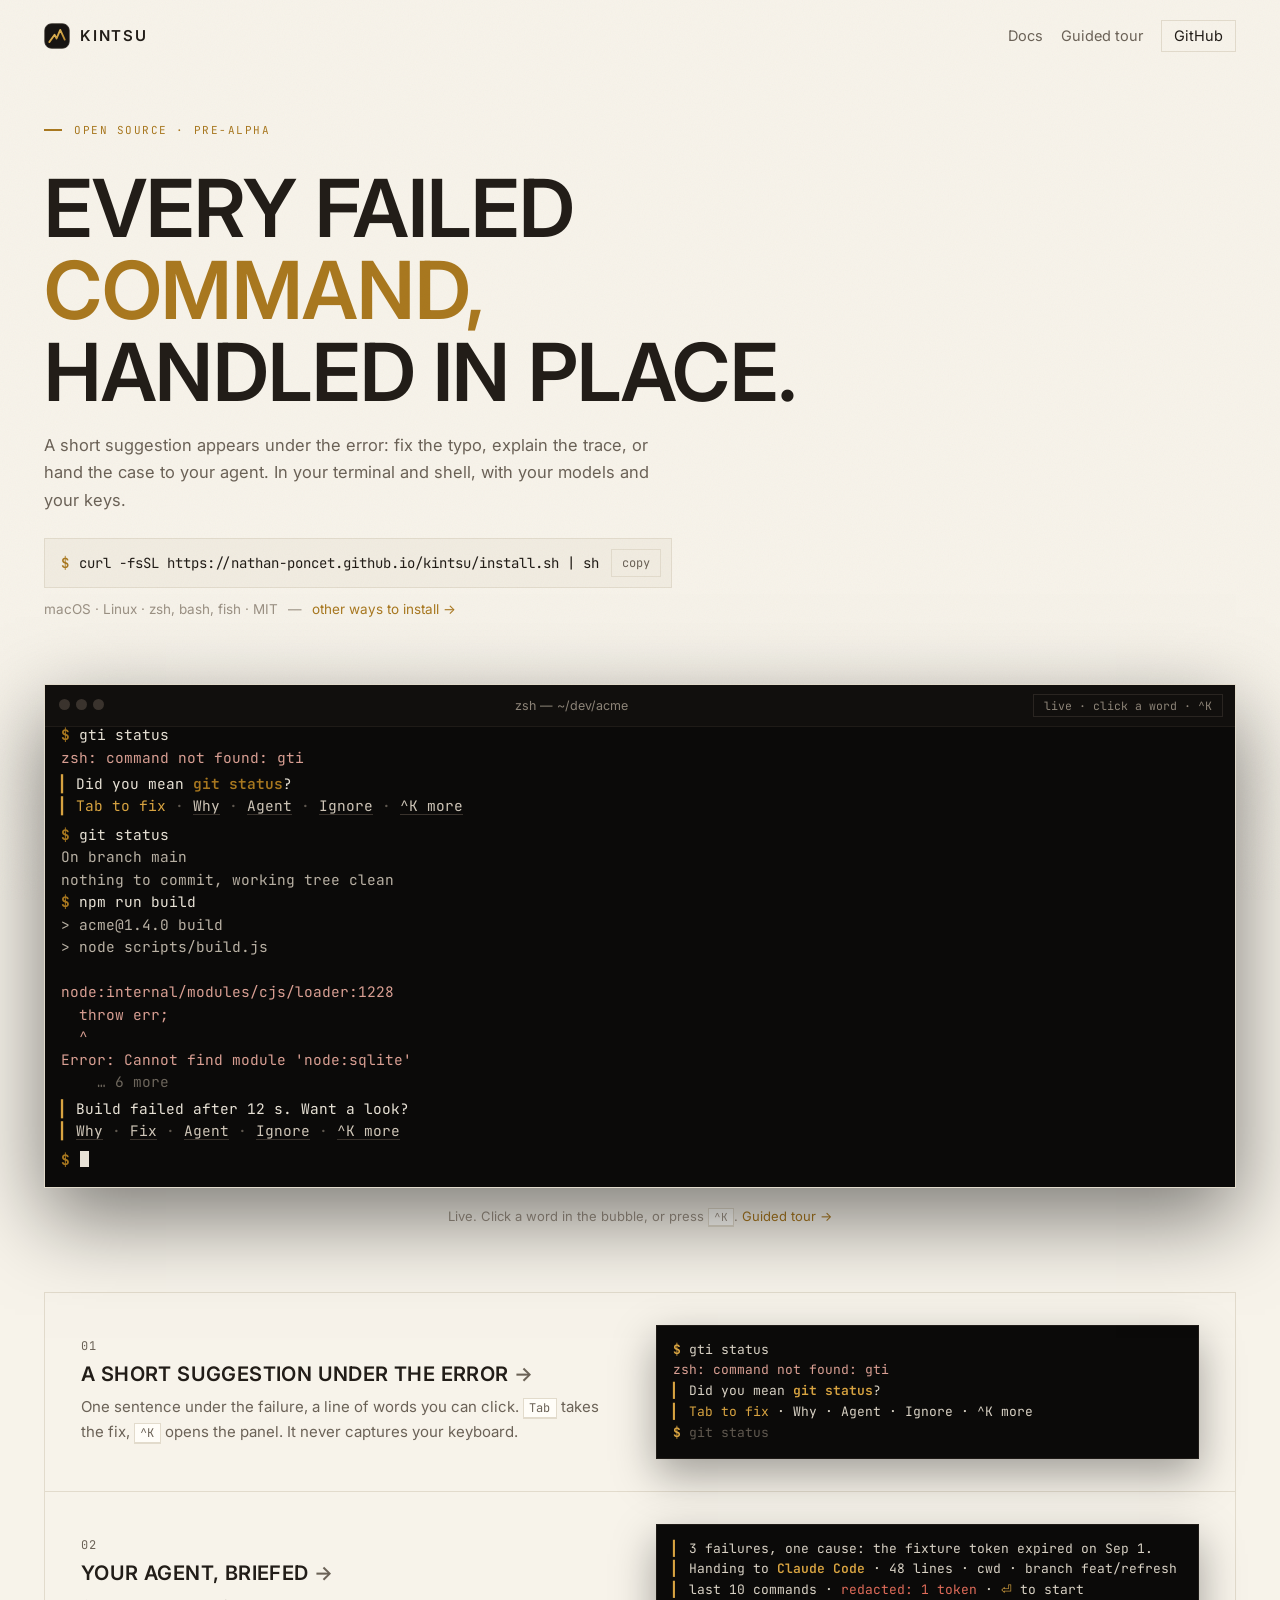
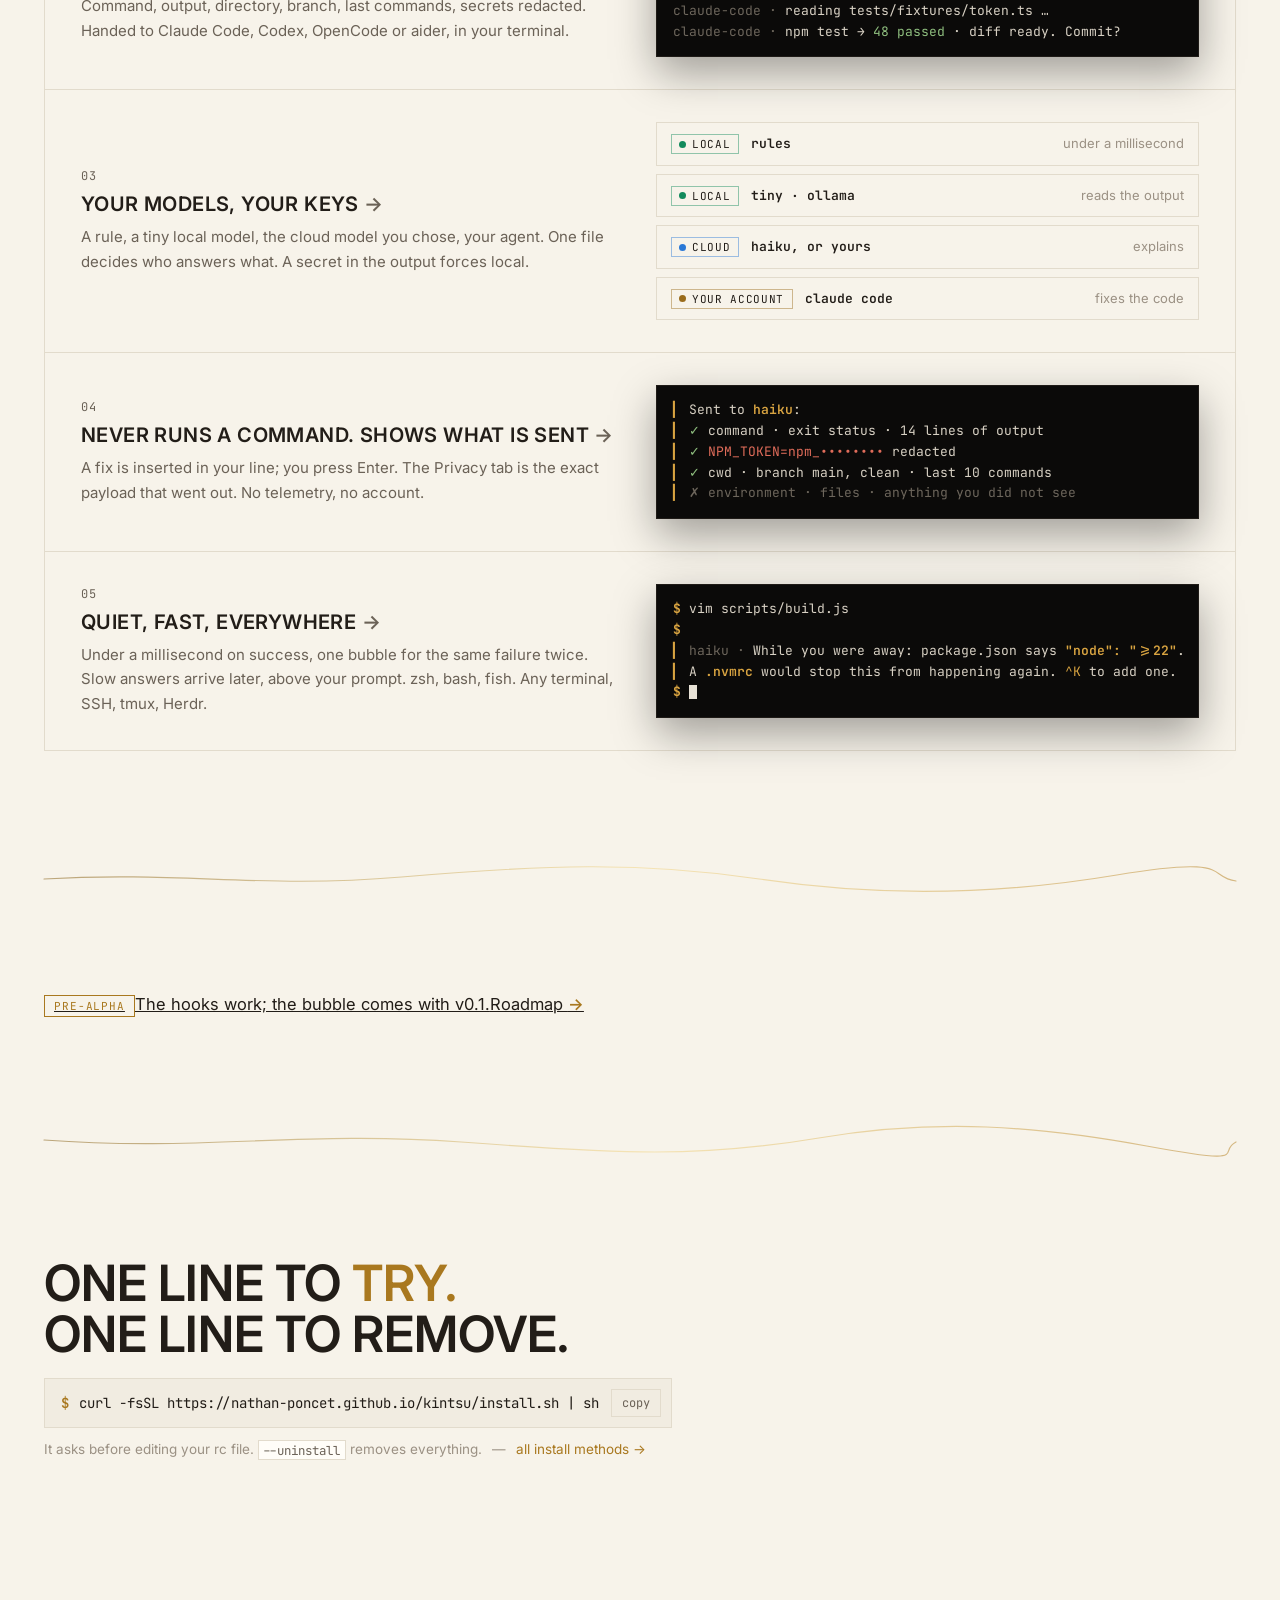
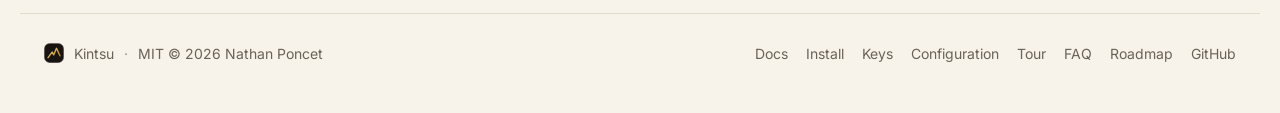
==== docs/index.html @ 7ec1b6f4 "💄 Menu: “Guided tour”" ====
<!doctype html>
<html lang="en">
<head>
  <meta charset="utf-8">
  <meta name="viewport" content="width=device-width, initial-scale=1">
  <title>Kintsu — every failed command, handled in place</title>
  <meta name="description" content="Kintsu is an open-source bubble under a failed command, in the terminal and shell you already use. It fixes the typo, explains the trace, or hands the case to your agent. Your models, your keys, nothing runs without you.">
  <meta property="og:title" content="Kintsu — every failed command, handled in place">
  <meta property="og:description" content="A bubble under the error. Fixes the typo, explains the trace, hands the case to your agent. Your terminal, your shell, your models, your keys. Open source.">
  <meta property="og:type" content="website">
  <meta name="twitter:card" content="summary">
  <link rel="icon" type="image/svg+xml" href="media/favicon.svg">
  <meta name="theme-color" content="#0f0d0b">
  <link rel="preconnect" href="https://fonts.googleapis.com">
  <link rel="preconnect" href="https://fonts.gstatic.com" crossorigin>
  <link href="https://fonts.googleapis.com/css2?family=Inter:wght@400;500;600;700&family=JetBrains+Mono:wght@400;600&display=swap" rel="stylesheet">
  <link rel="stylesheet" href="styles.css">
</head>
<body class="landing">
<a class="skip-link" href="#main">Skip to content</a>

<header class="top">
  <a class="brand" href="./"><img src="media/mark.svg" alt="" width="26" height="26"><span>Kintsu</span></a>
  <nav aria-label="Site">
    <a href="docs.html">Docs</a>
    <a href="tour.html">Guided tour</a>
    <a class="gh" href="https://github.com/nathan-poncet/kintsu" target="_blank" rel="noopener">GitHub</a>
  </nav>
</header>

<main id="main">
  <svg class="defs" aria-hidden="true" width="0" height="0"><defs><linearGradient id="seam-gold" x1="0" y1="0" x2="1" y2="0"><stop offset="0" stop-color="#8a651e"/><stop offset=".5" stop-color="#f3d78a"/><stop offset="1" stop-color="#b8862b"/></linearGradient></defs></svg>

  <!-- hero -->
  <section class="hero">
    <p class="eyebrow"><s aria-hidden="true"></s>Open source · pre-alpha</p>
    <h1>Every failed <em>command,</em><br>handled in place.</h1>
    <p class="sub">A short suggestion appears under the error: fix the typo, explain the trace, or hand the case to your agent. In your terminal and shell, with your models and your keys.</p>
    <div class="oneliner">
      <code><b>$</b>curl -fsSL https://nathan-poncet.github.io/kintsu/install.sh | sh</code>
      <button type="button" class="copy" data-copy="curl -fsSL https://nathan-poncet.github.io/kintsu/install.sh | sh">copy</button>
    </div>
    <p class="hero-meta">macOS · Linux · zsh, bash, fish · MIT <span class="sep">—</span> <a href="install.html">other ways to install <span aria-hidden="true">→</span></a></p>
  </section>

  <!-- the product: the terminal, then what it does -->
  <section class="mock" aria-label="Kintsu, live">
    <div class="player mock-player" data-scene="landing" data-title="zsh — ~/dev/acme"></div>
    <p class="mock-hint">Live. Click a word in the bubble, or press <kbd>^K</kbd>. <a href="tour.html">Guided tour <span aria-hidden="true">→</span></a></p>
  </section>

  <section class="why" aria-label="What Kintsu does">
    <ol class="features">
      <li class="feature"><a class="feature-link" href="tour.html#ch-2">
        <div class="ftext">
          <span class="fnum">01</span>
          <h2>A short suggestion under the error <span class="arrow" aria-hidden="true">→</span></h2>
          <p>One sentence under the failure, a line of words you can click. <kbd>Tab</kbd> takes the fix, <kbd>^K</kbd> opens the panel. It never captures your keyboard.</p>
        </div>
        <pre class="snippet" aria-hidden="true"><span class="p">$</span> gti status
<span class="e">zsh: command not found: gti</span>
<span class="s">▎</span> Did you mean <b>git status</b>?
<span class="s">▎</span> <span class="g">Tab to fix</span> · Why · Agent · Ignore · ^K more
<span class="p">$</span> <span class="ghost">git status</span></pre>
      </a></li>

      <li class="feature"><a class="feature-link" href="tour.html#ch-7">
        <div class="ftext">
          <span class="fnum">02</span>
          <h2>Your agent, briefed <span class="arrow" aria-hidden="true">→</span></h2>
          <p>Command, output, directory, branch, last commands, secrets redacted. Handed to Claude Code, Codex, OpenCode or aider, in your terminal.</p>
        </div>
        <pre class="snippet" aria-hidden="true"><span class="s">▎</span> 3 failures, one cause: the fixture token expired on Sep 1.
<span class="s">▎</span> Handing to <b>Claude Code</b> · 48 lines · cwd · branch feat/refresh
<span class="s">▎</span> last 10 commands · <span class="r">redacted: 1 token</span> · <span class="g">⏎</span> to start
<span class="d">claude-code ·</span> reading tests/fixtures/token.ts …
<span class="d">claude-code ·</span> npm test → <span class="ok">48 passed</span> · diff ready. Commit?</pre>
      </a></li>

      <li class="feature"><a class="feature-link" href="configuration.html">
        <div class="ftext">
          <span class="fnum">03</span>
          <h2>Your models, your keys <span class="arrow" aria-hidden="true">→</span></h2>
          <p>A rule, a tiny local model, the cloud model you chose, your agent. One file decides who answers what. A secret in the output forces local.</p>
        </div>
        <div class="brains" aria-hidden="true">
          <div><span class="where local">local</span><b>rules</b><span class="d">under a millisecond</span></div>
          <div><span class="where local">local</span><b>tiny · ollama</b><span class="d">reads the output</span></div>
          <div><span class="where cloud">cloud</span><b>haiku, or yours</b><span class="d">explains</span></div>
          <div><span class="where you">your account</span><b>claude code</b><span class="d">fixes the code</span></div>
        </div>
      </a></li>

      <li class="feature"><a class="feature-link" href="tour.html#ch-5">
        <div class="ftext">
          <span class="fnum">04</span>
          <h2>Never runs a command. Shows what is sent <span class="arrow" aria-hidden="true">→</span></h2>
          <p>A fix is inserted in your line; you press Enter. The Privacy tab is the exact payload that went out. No telemetry, no account.</p>
        </div>
        <pre class="snippet" aria-hidden="true"><span class="s">▎</span> Sent to <b>haiku</b>:
<span class="s">▎</span> <span class="ok">✓</span> command · exit status · 14 lines of output
<span class="s">▎</span> <span class="ok">✓</span> <span class="r">NPM_TOKEN=npm_••••••••</span> redacted
<span class="s">▎</span> <span class="ok">✓</span> cwd · branch main, clean · last 10 commands
<span class="s">▎</span> <span class="d">✗ environment · files · anything you did not see</span></pre>
      </a></li>

      <li class="feature"><a class="feature-link" href="docs.html">
        <div class="ftext">
          <span class="fnum">05</span>
          <h2>Quiet, fast, everywhere <span class="arrow" aria-hidden="true">→</span></h2>
          <p>Under a millisecond on success, one bubble for the same failure twice. Slow answers arrive later, above your prompt. zsh, bash, fish. Any terminal, SSH, tmux, Herdr.</p>
        </div>
        <pre class="snippet" aria-hidden="true"><span class="p">$</span> vim scripts/build.js
<span class="p">$</span>
<span class="s">▎</span> <span class="d">haiku ·</span> While you were away: package.json says <b>"node": ">=22"</b>.
<span class="s">▎</span> A <b>.nvmrc</b> would stop this from happening again. <span class="g">^K</span> to add one.
<span class="p">$</span> <span class="cur"></span></pre>
      </a></li>
    </ol>
  </section>

  <svg class="seam-sep" viewBox="0 0 1200 40" preserveAspectRatio="none" aria-hidden="true"><path pathLength="1" style="--d: .3s" d="M0 24 C 140 16, 220 34, 360 22 S 600 6, 720 24 S 960 40, 1080 20 S 1170 22, 1200 26"/></svg>

  <!-- status -->
  <section class="band">
    <a class="band-link" href="roadmap.html"><span class="pill">pre-alpha</span><span class="band-text">The hooks work; the bubble comes with v0.1.</span><span class="band-cta">Roadmap <b aria-hidden="true">→</b></span></a>
  </section>

  <svg class="seam-sep" viewBox="0 0 1200 40" preserveAspectRatio="none" aria-hidden="true"><path pathLength="1" style="--d: .9s" d="M0 18 C 160 30, 260 8, 420 20 S 660 36, 780 16 S 1000 4, 1110 24 S 1180 30, 1200 20"/></svg>

  <!-- install -->
  <section class="end" id="install">
    <h2>One line to <em>try.</em><br>One line to remove.</h2>
    <div class="oneliner">
      <code><b>$</b>curl -fsSL https://nathan-poncet.github.io/kintsu/install.sh | sh</code>
      <button type="button" class="copy" data-copy="curl -fsSL https://nathan-poncet.github.io/kintsu/install.sh | sh">copy</button>
    </div>
    <p class="hero-meta">It asks before editing your rc file. <code>--uninstall</code> removes everything. <span class="sep">—</span> <a href="install.html">all install methods <span aria-hidden="true">→</span></a></p>
  </section>

</main>

<footer>
  <div class="foot-brand"><img src="media/mark.svg" alt="" width="20" height="20"><span>Kintsu</span><span class="sep">·</span><span>MIT © 2026 Nathan Poncet</span></div>
  <nav aria-label="Footer">
    <a href="docs.html">Docs</a>
    <a href="install.html">Install</a>
    <a href="keys.html">Keys</a>
    <a href="configuration.html">Configuration</a>
    <a href="tour.html">Tour</a>
    <a href="faq.html">FAQ</a>
    <a href="roadmap.html">Roadmap</a>
    <a href="https://github.com/nathan-poncet/kintsu" target="_blank" rel="noopener">GitHub</a>
  </nav>
</footer>

<script src="script.js" defer></script>
</body>
</html>
---- docs/styles.css ----
/* Kintsu — one accent, no boxes, a lot of air.
   Chart colours are computed, not eyeballed: the categorical trio (local / cloud / your account)
   and the ordinal gold ramp (versions) were validated with the dataviz palette checks on both
   surfaces. Roles below; values per mode. */

:root {
  --bg: #0f0d0b; --bg-2: #15120f; --surface: #1a1613; --line: #2a2521;
  --text: #ece6da; --muted: #9a9184; --dim: #6d665c;
  --gold: #d9a441; --gold-2: #f0c866; --gold-dark: #b8862b;
  --red: #e06c5a;
  --viz-local: #2fa36f; --viz-cloud: #3987e5; --viz-you: #c98500;
  --ramp-0: #f3d78a; --ramp-1: #d9a441; --ramp-2: #b1852c; --ramp-3: #8a651e; --ramp-later: #6d665c;
  --track: #2a2521; --meter-track: rgba(217,164,65,.16);
  --mono: "JetBrains Mono", "SF Mono", Menlo, Consolas, monospace;
  --sans: "Inter", -apple-system, BlinkMacSystemFont, "Segoe UI", Roboto, Helvetica, Arial, sans-serif;
  --max: 1240px; --radius: 0;
  --seam: #d9a441; --seam-glow: rgba(217,164,65,.35);
}
@media (prefers-color-scheme: light) {
  :root {
    --bg: #f7f3ea; --bg-2: #f1ece1; --surface: #fffdf8; --line: #e2dbcc; --text: #221d18; --muted: #6b6257; --dim: #9b9184;
    --gold: #a9781f; --gold-2: #c8941f; --gold-dark: #8a6217;
    --viz-local: #128a5c; --viz-cloud: #2a78d6; --viz-you: #9a6c1c;
    --ramp-0: #5c3c0c; --ramp-1: #7a5212; --ramp-2: #996a1a; --ramp-3: #b8862b; --ramp-later: #9b9184;
    --track: #e2dbcc; --meter-track: rgba(169,120,31,.18);
  }
}
* { box-sizing: border-box; }
html { scroll-behavior: smooth; }
@media (prefers-reduced-motion: reduce) { html { scroll-behavior: auto; } .cursor::after, .toast, .panel { animation: none !important; } .bar { transition: none !important; } }
body { margin: 0; background: var(--bg); color: var(--text); font: 16.5px/1.65 var(--sans); -webkit-font-smoothing: antialiased; }
/* ceramic grain over everything, like a glaze */
body::after { content: ""; position: fixed; inset: 0; pointer-events: none; z-index: 9999; opacity: .06; mix-blend-mode: overlay;
  background: url("data:image/svg+xml,%3Csvg xmlns='http://www.w3.org/2000/svg' width='180' height='180'%3E%3Cfilter id='n'%3E%3CfeTurbulence type='fractalNoise' baseFrequency='.85' numOctaves='2' stitchTiles='stitch'/%3E%3C/filter%3E%3Crect width='100%25' height='100%25' filter='url(%23n)'/%3E%3C/svg%3E"); }
@media (prefers-color-scheme: light) { body::after { opacity: .045; mix-blend-mode: multiply; } }
h1, h2 { font-weight: 600; letter-spacing: -.035em; }
a { color: inherit; }
a:hover { color: var(--gold); }
::selection { background: rgba(217,164,65,.28); }
code, pre, kbd { font-family: var(--mono); }
p code, dd code, li code, td code, summary code, .note code { font-size: .92em; padding: .05em .35em; border-radius: 0; background: var(--surface); border: 1px solid var(--line); }
kbd { font-size: .85em; padding: .1em .45em; border: 1px solid var(--line); border-bottom-width: 2px; border-radius: 0; background: var(--surface); }
h1, h2, h3 { margin: 0; font-weight: 600; letter-spacing: -.01em; }
h2 { font-size: clamp(28px, 3.4vw, 40px); line-height: 1.15; margin-bottom: 16px; }
h3 { font-size: 19px; margin-bottom: 6px; }
p { margin: 0 0 14px; }
.d { color: var(--dim); }
.visually-hidden { position: absolute; width: 1px; height: 1px; overflow: hidden; clip: rect(0 0 0 0); }
.skip-link { position: absolute; left: -999px; top: 8px; background: var(--gold); color: #000; padding: 8px 12px; border-radius: 0; }
.skip-link:focus { left: 8px; z-index: 10; }

/* ── header ── */
.top { max-width: var(--max); margin: 0 auto; padding: 20px 24px; display: flex; align-items: center; justify-content: space-between; gap: 16px; }
.brand { display: inline-flex; align-items: center; gap: 10px; text-decoration: none; font-weight: 600; font-size: 15px; letter-spacing: .12em; text-transform: uppercase; }
.top nav { display: flex; align-items: center; gap: 18px; font-size: 14.5px; flex-wrap: wrap; justify-content: flex-end; }
.top nav a { color: var(--muted); text-decoration: none; }
.top nav a:hover, .top nav a.gh, .top nav a[aria-current="page"] { color: var(--text); }
.top nav a:hover { color: var(--gold); }
.top nav a.gh { padding: 5px 12px; line-height: 1.4; border: 1px solid var(--line); border-radius: 0; transition: border-color .15s, color .15s; }
.top nav a.gh:hover { border-color: var(--gold); color: var(--gold); }
.top nav a[aria-current="page"] { color: var(--gold); }
@media (max-width: 760px) { .top nav a:not(.gh):not([href$=".html"]) { display: none; } }

/* ── hero: text left, one command ── */
main { max-width: var(--max); margin: 0 auto; padding: 0 24px 72px; }
section.hero { text-align: left; padding: 40px 0 0; max-width: 960px; position: relative; }
body.landing { background-image: none; }
@keyframes draw { to { stroke-dashoffset: 0; } }
main { position: relative; }
.eyebrow { font-family: var(--mono); display: inline-flex; align-items: center; font-size: 11px; letter-spacing: .14em; text-transform: uppercase; color: var(--gold); }
.eyebrow s { display: inline-block; width: 18px; height: 2px; background: var(--gold); margin-right: 12px; text-decoration: none; }
.hero h1 { font-size: clamp(40px, 6.4vw, 80px); line-height: 1.02; margin: 14px 0 20px; letter-spacing: -.005em; text-transform: uppercase; text-wrap: balance; }
.hero h1 em, .end h2 em, .doc-head h1 em { font-style: normal; color: var(--gold); }
.hero .sub { max-width: 640px; margin: 0 0 24px; font-size: 16.5px; color: var(--muted); }
.oneliner { display: inline-flex; align-items: center; gap: 12px; max-width: 100%; padding: 10px 10px 10px 16px; border: 1px solid var(--line); border-radius: var(--radius); background: var(--bg-2); font: 14px var(--mono); }
.oneliner code b { color: var(--gold); font-weight: 600; margin-right: 10px; }
.oneliner code { overflow-x: auto; white-space: nowrap; color: var(--text); }
.copy { font: 12px var(--mono); padding: 5px 10px; border-radius: 0; border: 1px solid var(--line); background: transparent; color: var(--muted); cursor: pointer; white-space: nowrap; transition: border-color .15s, color .15s; }
.copy:hover { color: var(--gold); border-color: var(--gold); }
.hero-meta { margin: 10px 0 0; font-size: 13.5px; color: var(--dim); }
.hero-meta .sep { margin: 0 6px; }
.hero-meta a { color: var(--gold); text-decoration: none; }
.hero-meta a:hover { color: var(--gold-2); }
.hero-meta code { color: var(--muted); }
.btn { display: inline-flex; align-items: center; gap: 8px; padding: 10px 16px; border-radius: 0; text-decoration: none; font-weight: 600; font-size: 14.5px; border: 1px solid var(--line); background: transparent; color: var(--text); cursor: pointer; font-family: inherit; transition: border-color .15s, color .15s; }
.tour { padding: 26px 0 0; }
.mock { padding: 64px 0 0; }
.mock-player .terminal { box-shadow: 0 30px 80px rgba(0,0,0,.5); }
.mock-player .terminal { font-size: 14.5px; }
.mock-player .screen { height: 460px; }
.badge.static { cursor: default; color: #8d8478; }
.badge.static:hover { border-color: #2a2521; color: #8d8478; }
.mock-hint { margin: 18px 0 0; font-size: 13px; color: var(--dim); text-align: center; }
.mock-hint a { color: var(--gold); text-decoration: none; }
.mock-hint a:hover { color: var(--gold-2); }
.player-note { margin: 14px auto 0; max-width: 780px; color: var(--dim); font-size: 13.5px; text-align: center; }

/* ── the tour: explainer left, terminal right, chapters below ── */
.player.lead { display: grid; grid-template-columns: minmax(260px, .8fr) minmax(0, 1.6fr); grid-template-areas: "panel term" "steps steps"; gap: 18px 22px; align-items: stretch; }
@media (max-width: 900px) { .player.lead { grid-template-columns: 1fr; grid-template-areas: "term" "panel" "steps"; } }
.player-main { grid-area: term; min-width: 0; }
.ch-panel { grid-area: panel; padding: 20px 20px 16px; border: 1px solid var(--line); border-radius: var(--radius); background: var(--bg-2); display: flex; flex-direction: column; }
.ch-count { font: 11.5px var(--mono); letter-spacing: .1em; text-transform: uppercase; color: var(--gold); margin-bottom: 10px; }
.ch-title { display: flex; flex-wrap: wrap; align-items: center; gap: 8px 10px; font-size: 22px; line-height: 1.2; margin-bottom: 12px; }
.ch-title .tag { font: 12px var(--mono); color: var(--gold); padding: 2px 8px; border: 1px solid var(--line); border-radius: 0; white-space: nowrap; }
.ch-text { font-size: 15px; color: var(--text); margin-bottom: 12px; }
.ch-text b { color: var(--text); font-weight: 600; }
.ch-meta { font-size: 13px; color: var(--muted); display: flex; flex-wrap: wrap; gap: 6px; align-items: center; margin: auto 0 8px; }
.ch-keys { font: 12px var(--mono); color: var(--muted); margin: 0; }
.ch-keys .sep { color: var(--dim); }
.terminal { position: relative; text-align: left; border: 1px solid var(--line); border-radius: 0; background: #0b0a09; color: #e8e2d6; box-shadow: 0 30px 80px rgba(0,0,0,.45); overflow: hidden; outline: none; font-family: var(--mono); font-size: 14px; line-height: 1.55; }
.terminal:focus-visible { box-shadow: 0 0 0 2px var(--gold), 0 30px 80px rgba(0,0,0,.45); }
.titlebar { display: flex; align-items: center; gap: 12px; padding: 9px 12px 9px 14px; border-bottom: 1px solid #1f1b17; background: #110f0d; font-family: var(--sans); font-size: 12.5px; color: #8d8478; }
.dots i { display: inline-block; width: 11px; height: 11px; border-radius: 50%; background: #3a332d; margin-right: 6px; }
.titlebar .title { flex: 1; text-align: center; }
.badge { font: 11.5px var(--mono); padding: 3px 10px; border-radius: 0; border: 1px solid #2a2521; color: #a89e90; background: transparent; cursor: pointer; white-space: nowrap; transition: border-color .15s, color .15s; }
.badge:hover { border-color: #d9a441; color: #d9a441; }
.screen { padding: 14px 16px 16px; height: 430px; overflow-y: auto; white-space: pre-wrap; word-break: break-word; scrollbar-width: thin; scrollbar-color: #2a2521 transparent; }
.keycap { position: absolute; right: 14px; bottom: 12px; padding: 5px 11px; border-radius: 0; border: 1px solid #3a332d; border-bottom-width: 3px; background: #1a1613; color: #e8e2d6; font: 13px var(--mono); opacity: 0; transform: translateY(4px); transition: opacity .15s, transform .15s; pointer-events: none; }
.keycap.on { opacity: 1; transform: none; }
.line { min-height: 1.55em; }
.prompt { color: var(--gold); font-weight: 700; }
.err { color: #d99f93; } .out { color: #b9b1a4; } .dimline { color: #6d665c; }
.cursor::after { content: ""; display: inline-block; width: .6em; height: 1.1em; vertical-align: -.2em; background: #e8e2d6; margin-left: 1px; animation: blink 1s steps(1) infinite; }
@keyframes blink { 50% { opacity: 0; } }
.ghost { color: #5f584f; }
.toast { margin: 4px 0 6px; animation: rise .35s ease-out; }
.toast.arriving { animation: rise .6s ease-out; }
@keyframes rise { from { opacity: 0; transform: translateY(4px); } to { opacity: 1; transform: none; } }
.seam::before { content: "▎"; color: #d9a441; margin-right: 6px; }
.toast .line, .panel .line { color: #e8e2d6; }
.terminal .d { color: #8d8478; } .terminal .g { color: #d9a441; } .terminal .ok { color: #8fbf7f; } .terminal .redact, .terminal .warn { color: #e06c5a; }
.actions .act { color: #cfc6b8; cursor: pointer; text-decoration: underline; text-decoration-color: #3a332d; text-underline-offset: 3px; }
.actions .act:hover { color: #f0c866; text-decoration-color: #d9a441; }
.actions .act.key { color: #d9a441; text-decoration: none; }
.actions .sep { color: #5f584f; }
.panel { margin: 4px 0 8px; border-left: 2px solid #d9a441; padding-left: 10px; animation: rise .25s ease-out; }
.panel .head { display: flex; justify-content: space-between; color: #cfc6b8; }
.panel .head .esc { color: #8d8478; cursor: pointer; }
.panel .tabs { margin: 4px 0 8px; display: flex; gap: 18px; flex-wrap: wrap; }
.panel .tab { cursor: pointer; color: #cfc6b8; }
.panel .tab .k { color: #8d8478; margin-left: 5px; }
.panel .tab.on { color: #f0c866; text-decoration: underline; text-underline-offset: 4px; text-decoration-color: #d9a441; }
.panel .body { color: #d8d1c4; }
.panel .body b { color: var(--gold); font-weight: 600; }
.panel .sugg { margin-top: 8px; display: flex; justify-content: space-between; gap: 12px; flex-wrap: wrap; }
.panel .sugg .cmd { color: #e8e2d6; }
.panel .sugg .cmd::before { content: "▸ "; color: #8d8478; }
.panel .sugg .ops { color: #8d8478; }
.panel .sugg .ops b { color: #d9a441; font-weight: 600; cursor: pointer; }
.toast b { color: var(--gold); font-weight: 600; }

.chapters { grid-area: steps; list-style: none; margin: 0; padding: 0; display: grid; grid-template-columns: repeat(9, minmax(0, 1fr)); gap: 6px; }
@media (max-width: 1000px) { .chapters { grid-template-columns: repeat(3, minmax(0, 1fr)); } }
.chapter { position: relative; overflow: hidden; width: 100%; height: 100%; display: flex; flex-direction: column; gap: 3px; text-align: left; padding: 8px 10px 11px; border: 1px solid var(--line); border-radius: var(--radius); background: var(--bg-2); color: var(--muted); font: inherit; cursor: pointer; }
.chapter:hover { border-color: var(--gold); color: var(--gold); }
.chapter .n { font: 11px var(--mono); color: var(--dim); }
.chapter .tag { font: 11.5px var(--mono); color: var(--gold); padding: 1px 7px; border: 1px solid var(--line); border-radius: 0; white-space: nowrap; }
.chapter .t { font-size: 12.5px; line-height: 1.3; color: var(--muted); }
.chapter .fill { position: absolute; left: 0; bottom: 0; height: 2px; width: var(--w, 0%); background: var(--gold); transition: width .3s linear; }
.chapters li.on .chapter { border-color: var(--gold); background: rgba(217,164,65,.07); }
.chapters li.on .chapter .t { color: var(--text); }
.chapters li.done .chapter .n { color: var(--muted); }
@media (max-width: 1000px) { .chapter .t { display: none; } .chapter { flex-direction: row; align-items: center; gap: 8px; padding: 8px 10px 10px; } }

/* ── where pills: identity from the dot, text in ink ── */
.where { --c: var(--muted); display: inline-flex; align-items: center; gap: 6px; font: 11px var(--mono); letter-spacing: .06em; text-transform: uppercase; padding: 2px 8px 2px 7px; border-radius: 0; border: 1px solid color-mix(in srgb, var(--c) 45%, transparent); color: var(--text); white-space: nowrap; }
.where::before { content: ""; width: 7px; height: 7px; border-radius: 50%; background: var(--c); flex: none; }
.where.local { --c: var(--viz-local); } .where.cloud { --c: var(--viz-cloud); } .where.you { --c: var(--viz-you); } .where.mixed { --c: var(--muted); }

/* ── sections ── */
section { padding: 60px 0 6px; }
.section-label { font-size: 12.5px; letter-spacing: .14em; text-transform: uppercase; color: var(--gold); margin-bottom: 10px; }
.section-head { display: flex; justify-content: space-between; align-items: flex-end; gap: 16px; flex-wrap: wrap; margin-bottom: 6px; }
.section-head h2 { margin-bottom: 8px; }
.lede { max-width: 720px; color: var(--muted); font-size: 17.5px; margin-bottom: 22px; }
.seam-rule { height: 22px; margin: 0 0 34px; background: url("data:image/svg+xml,%3Csvg xmlns='http://www.w3.org/2000/svg' viewBox='0 0 400 22' preserveAspectRatio='none'%3E%3Cpath d='M0 14 L60 9 L110 16 L170 6 L230 15 L290 8 L350 13 L400 10' fill='none' stroke='%23d9a441' stroke-width='1.4' stroke-linejoin='round' opacity='.7'/%3E%3C/svg%3E") no-repeat center / 100% 100%; }

/* ── charts (the dataviz method: thin marks, one hue for one series, ink for text) ── */
.viz { margin: 0; padding: 18px; border: 1px solid var(--line); border-radius: var(--radius); background: var(--bg-2); }
.viz figcaption { display: flex; flex-direction: column; gap: 2px; margin-bottom: 14px; }
.viz-title { font-weight: 600; font-size: 15.5px; }
.viz-sub { font-size: 13px; color: var(--muted); }
.viz-note { margin: 12px 0 0; font-size: 13px; color: var(--dim); }
.table-view { margin-top: 10px; font-size: 13px; color: var(--muted); }
.table-view summary { cursor: pointer; }
.table-view table { border-collapse: collapse; margin-top: 8px; }
.table-view th, .table-view td { padding: 4px 12px 4px 0; border-bottom: 1px solid var(--line); text-align: left; font-variant-numeric: tabular-nums; }
.chips { width: 100%; border-collapse: collapse; font-size: 14px; }
.chips th { text-align: left; font-weight: 500; color: var(--text); padding: 8px 8px 8px 0; border-bottom: 1px solid var(--line); }
.chips td { padding: 8px; border-bottom: 1px solid var(--line); vertical-align: middle; }
.chips tr:last-child th, .chips tr:last-child td { border-bottom: 0; }

/* five things */
.why { padding: 64px 0 0; }
.features { list-style: none; margin: 0; padding: 0; display: block; border: 1px solid var(--line); }
.feature { border-top: 1px solid var(--line); background: transparent; transition: background .15s; }
@media (max-width: 860px) { .feature-link { grid-template-columns: 1fr; gap: 16px; padding: 24px; } }
.fnum { display: block; margin-bottom: 8px; font: 12px var(--mono); letter-spacing: .12em; color: var(--muted); }
.feature-link { display: grid; grid-template-columns: minmax(0, 1fr) minmax(300px, 1fr); gap: 32px; align-items: center; padding: 32px 36px; color: inherit; text-decoration: none; }
.feature:hover, .feature:focus-within { background: var(--bg-2); }
.feature:first-child { border-top: 0; }
.feature-link:hover, .feature-link:focus-visible { color: inherit; }
.brains b { color: var(--text); }
.feature h2 { font-size: clamp(17px, 1.6vw, 20px); line-height: 1.25; margin-bottom: 8px; letter-spacing: .02em; text-transform: uppercase; }
.feature .arrow { color: var(--muted); transition: transform .15s; display: inline-block; }
.feature:hover h2, .feature:focus-within h2 { color: var(--gold); }
.feature:hover .arrow { color: var(--gold); transform: translateX(3px); }
.feature p { color: var(--muted); font-size: 15px; margin: 0; }
.feature p kbd { font-size: .8em; }
.snippet { margin: 0; padding: 14px 16px; border-radius: var(--radius); background: #0b0a09; color: #d8d1c4; font: 13px/1.6 var(--mono); overflow-x: auto; border: 1px solid #1f1b17; box-shadow: 0 16px 40px rgba(0,0,0,.35); }
.snippet .p { color: #d9a441; font-weight: 700; } .snippet .e { color: #d99f93; } .snippet .s { color: #d9a441; } .snippet .g { color: #d9a441; }
.snippet .d { color: #6d665c; } .snippet .r { color: #e06c5a; } .snippet .ok { color: #8fbf7f; } .snippet .ghost { color: #5f584f; } .snippet b { color: #d9a441; font-weight: 600; }
.snippet .cur::after { content: ""; display: inline-block; width: .6em; height: 1.1em; vertical-align: -.2em; background: #e8e2d6; animation: blink 1s steps(1) infinite; }
.brains { display: grid; gap: 8px; }
.brains > div { display: grid; grid-template-columns: auto 1fr auto; gap: 12px; align-items: center; padding: 10px 14px; border: 1px solid var(--line); border-radius: var(--radius); background: var(--bg); font-size: 14px; }
.brains b { font-weight: 600; font-family: var(--mono); font-size: 13px; }
.brains .d { font-size: 13px; }
.band { padding: 96px 0 0; }
.band p { .band-link { display: flex; flex-wrap: wrap; align-items: center; gap: 12px; padding: 18px 22px; border: 1px solid var(--line); background: transparent; color: var(--muted); font-size: 15px; text-decoration: none; transition: background .15s; } }
.band .pill { font: 11px var(--mono); letter-spacing: .08em; text-transform: uppercase; color: var(--gold); border: 1px solid var(--gold); padding: 3px 9px; }
.band-link:hover, .band-link:focus-visible { background: var(--bg-2); color: var(--muted); }
.band-cta { margin-left: auto; color: var(--text); white-space: nowrap; }
.band-cta b { color: var(--gold); font-weight: 600; }
.band-link:hover .band-cta, .band-link:focus-visible .band-cta { color: var(--gold); }
.band a:hover { color: var(--gold-2); }
.end { padding: 96px 0 80px; max-width: 960px; }
.end h2 { font-size: clamp(30px, 4.2vw, 50px); line-height: 1.02; letter-spacing: 0; text-transform: uppercase; margin-bottom: 18px; }

/* docs hub */
.cards { display: grid; grid-template-columns: repeat(2, minmax(0, 1fr)); gap: 12px; margin: 14px 0 0; }
@media (max-width: 700px) { .cards { grid-template-columns: 1fr; } }
.card { display: flex; flex-direction: column; gap: 6px; padding: 18px 20px; border: 1px solid var(--line); border-radius: 0; background: var(--bg-2); text-decoration: none; color: var(--muted); font-size: 14.5px; transition: border-color .15s; }
.card:hover { border-color: var(--gold); color: var(--muted); }
.card b { color: var(--text); font-weight: 600; font-size: 17px; }
.card:hover b { color: var(--gold); }
.tour-page .tour { padding: 20px 0 0; }

/* who answers (configuration page: the router) */
.router { margin: 16px 0; padding: 18px 20px; border: 1px solid var(--line); border-radius: var(--radius); background: var(--bg-2); display: grid; grid-template-columns: minmax(0, 1fr) minmax(280px, 420px); gap: 20px; align-items: center; }
@media (max-width: 760px) { .router { grid-template-columns: 1fr; } }
.router .viz-title { font-weight: 600; font-size: 15.5px; margin-bottom: 8px; }
.router .task { display: flex; flex-wrap: wrap; align-items: baseline; gap: 4px 10px; margin-bottom: 6px; }
.task-name { font: 20px var(--mono); color: var(--gold); }
.task-note { font-size: 13.5px; color: var(--muted); }
.router-why { font-size: 14.5px; color: var(--text); min-height: 3.9em; margin-bottom: 8px; }
.router .viz-note { margin: 0; font-size: 13px; color: var(--dim); }
.router-svg { width: 100%; max-width: 420px; height: auto; display: block; justify-self: end; overflow: visible; }
.router-svg .edge { fill: none; stroke: var(--line); stroke-width: 1.5; transition: stroke .3s; }
.router-svg .edge.on { stroke: var(--gold); stroke-width: 2; }
.router-svg .node circle { fill: var(--bg-2); stroke: var(--c, var(--line)); stroke-width: 2; transition: fill .3s; }
.router-svg .node.on circle { fill: var(--c, var(--gold)); }
.router-svg .node text { fill: var(--muted); font: 13px var(--mono); }
.router-svg .node.on text { fill: var(--text); }
.router-svg .node:nth-of-type(1), .router-svg .node:nth-of-type(2) { --c: var(--viz-local); }
.router-svg .node:nth-of-type(3) { --c: var(--viz-cloud); }
.router-svg .node:nth-of-type(4) { --c: var(--viz-you); }
.router-svg .source circle { fill: #d99f93; } .router-svg .source text { fill: var(--muted); font: 12px var(--sans); text-anchor: middle; }
.router-svg .pulse { fill: var(--gold-2); }
.section-foot { margin: 22px 0 0; font-size: 15px; }
.more { color: var(--text); text-decoration: none; border-bottom: 1px solid var(--line); padding-bottom: 2px; }
.more:hover { color: var(--text); border-bottom-color: var(--gold); }

/* guarantees */

/* selectors: one way at a time; without the script, every panel shows, stacked */
.tabs { margin: 18px 0 8px; }
.tab-list { display: flex; flex-wrap: wrap; gap: 8px; margin-bottom: 16px; }
.tab-list [role="tab"] { font: 14px var(--sans); padding: 7px 14px; border: 1px solid var(--line); border-radius: 0; background: transparent; color: var(--muted); cursor: pointer; transition: border-color .15s, color .15s; }
.tab-list [role="tab"]:hover { color: var(--gold); border-color: var(--gold); }
.tab-list [role="tab"][aria-selected="true"] { color: var(--gold); border-color: var(--gold); background: transparent; }
.tab-list [role="tab"]:focus-visible { outline: 2px solid var(--gold); outline-offset: 2px; }
.js .tab-panel:not(.on) { display: none; }
.tab-panel > .config:first-child { margin-top: 0; }
.or { display: flex; align-items: center; gap: 14px; margin: 18px 0; color: var(--dim); font: 11.5px var(--mono); letter-spacing: .16em; text-transform: uppercase; }
.or::before, .or::after { content: ""; flex: 1; height: 1px; background: var(--line); }
.config, .install-card { position: relative; border: 1px solid var(--line); border-radius: var(--radius); overflow: hidden; background: #0b0a09; min-width: 0; }
.config { margin: 22px 0; }
.config-head { display: flex; align-items: center; gap: 10px; padding: 8px 10px 8px 14px; font: 12.5px var(--mono); color: #8d8478; border-bottom: 1px solid #1f1b17; background: #110f0d; }
.config-head > span:first-child { flex: 1; min-width: 0; overflow: hidden; text-overflow: ellipsis; white-space: nowrap; }
.config-head .copy { margin-left: 6px; }
.codeblock { position: relative; }
.codeblock > .copy { position: absolute; top: 8px; right: 8px; }
.config-head .soon, .config-head .now { font-size: 10.5px; letter-spacing: .06em; text-transform: uppercase; padding: 1px 8px; border-radius: 0; border: 1px solid; white-space: nowrap; }
.config-head .soon { color: #8d8478; border-color: #2a2521; }
.config-head .now { color: #8fbf7f; border-color: rgba(143,191,127,.35); }
.config pre, .install-card pre { margin: 0; padding: 18px 20px; font-size: 13.5px; line-height: 1.65; color: #d8d1c4; overflow-x: auto; }
.install-card pre { color: #e8e2d6; }
.config .k { color: #e8e2d6; font-weight: 600; } .config .s { color: #cfe3b6; } .c { color: #6d665c; }
.card-note { margin: 0; padding: 2px 20px 16px; font-size: 13.5px; color: #8d8478; }
.card-note code { background: #1a1613; border-color: #2a2521; color: #d8d1c4; }
.card-note a { color: #e8e2d6; }
.providers { margin-top: 16px; color: var(--dim); font-size: 14px; }

/* faq */
.faq-group h2 { margin-bottom: 6px; }
.faq details { border-top: 1px solid var(--line); }
.faq .faq-list details:last-of-type { border-bottom: 1px solid var(--line); }
.faq summary { cursor: pointer; padding: 18px 36px 18px 0; font-weight: 600; font-size: 16px; line-height: 1.4; list-style: none; position: relative; }
.faq summary::-webkit-details-marker { display: none; }
.faq summary:hover { color: var(--gold); }
.faq summary::after { content: "+"; position: absolute; right: 8px; top: 15px; color: var(--muted); font-size: 20px; line-height: 1; }
.faq details[open] summary::after { content: "−"; }
.faq details p { margin: 0 0 22px; color: var(--muted); font-size: 15.5px; line-height: 1.7; max-width: 680px; }
.faq details a { color: var(--text); text-decoration: none; }
.faq details a:hover { color: var(--gold); }

/* ── doc pages (configuration, roadmap) ── */
body.page main.doc { max-width: 920px; }
body.page main.tour-page { max-width: var(--max); }
body.page main.faq { max-width: 1000px; }
body.page main.faq section { padding-top: 26px; }
.doc-head { padding: 56px 0 8px; }
.doc-head h1 { font-size: clamp(38px, 5.6vw, 60px); line-height: 1.02; letter-spacing: -.025em; margin: 8px 0 16px; }
.doc section { padding: 72px 0 0; scroll-margin-top: 24px; }
.doc section.subtle h2 { font-size: 20px; color: var(--muted); }
.doc section.subtle { padding-top: 56px; }
.doc .plain { color: var(--muted); font-size: 15.5px; max-width: 720px; margin: 10px 0 0; }
.doc .plain code { color: var(--text); }
.doc p a, .doc .card-note a, .faq details a, .doc td a { color: var(--text); text-decoration: none; }
.doc p a:hover, .doc .card-note a:hover, .faq details a:hover, .doc td a:hover { color: var(--gold); }
.doc h2 { font-size: 28px; margin-bottom: 10px; }
.doc section > p { color: var(--muted); }
.doc .note { font-size: 14.5px; color: var(--muted); border-left: 2px solid var(--line); padding-left: 12px; margin-top: 12px; }
.doc .note code, .doc td code, .doc p code { color: var(--text); }
.ref { width: 100%; border-collapse: collapse; font-size: 14px; margin: 22px 0; }
.ref th, .ref td { text-align: left; padding: 9px 10px; border-bottom: 1px solid var(--line); vertical-align: top; }
.ref thead th { font-size: 11.5px; letter-spacing: .1em; text-transform: uppercase; color: var(--muted); }
.ref td:first-child code { white-space: nowrap; }
.config-head .where { font-size: 10px; }

/* roadmap: a simple timeline */
.v { --c: var(--ramp-1); display: inline-flex; align-items: center; gap: 6px; font: 11px var(--mono); letter-spacing: .06em; text-transform: uppercase; padding: 1px 7px; border-radius: 0; color: var(--text); border: 1px solid var(--line); }
.v::before { content: ""; width: 8px; height: 8px; border-radius: 2px; background: var(--c); }
.v0 { --c: var(--ramp-0); } .v1 { --c: var(--ramp-1); } .v2 { --c: var(--ramp-2); } .v3 { --c: var(--ramp-3); } .vl { --c: var(--ramp-later); }
.timeline { list-style: none; margin: 24px 0 0; padding: 0; position: relative; }
.timeline::before { content: ""; position: absolute; left: 9px; top: 12px; bottom: 12px; width: 2px; background: var(--line); border-radius: 2px; }
.timeline > li { position: relative; padding: 0 0 44px 40px; }
.timeline > li:last-child { padding-bottom: 0; }
.timeline .node { position: absolute; left: 2px; top: 6px; width: 16px; height: 16px; border-radius: 50%; background: var(--bg); border: 2px solid var(--line); }
.timeline .done .node { background: var(--ramp-0); border-color: var(--ramp-0); box-shadow: 0 0 0 4px rgba(217,164,65,.14); }
.timeline .next .node { border-color: var(--gold); }
.timeline .v { margin-bottom: 8px; }
.timeline h2 { font-size: clamp(24px, 2.8vw, 32px); line-height: 1.15; margin-bottom: 6px; }
.timeline .goal { font-size: 17px; line-height: 1.35; color: var(--text); margin: 0 0 10px; }
.timeline ul { margin: 0; padding: 0 0 0 18px; color: var(--muted); font-size: 15.5px; display: grid; gap: 4px; }
.timeline .done ul li { list-style: none; margin-left: -18px; padding-left: 20px; position: relative; }
.timeline .done ul li::before { content: "✓"; position: absolute; left: 0; color: var(--ramp-0); }
.timeline .later { opacity: .8; }
.timeline .later p { color: var(--muted); font-size: 15.5px; margin: 0; }

/* separators: a crack filled with gold, drawn once when the page loads */
.defs { position: absolute; width: 0; height: 0; }
.seam-sep { display: block; width: 100%; height: 40px; margin: 104px 0 0; overflow: visible; }
.seam-sep path { fill: none; stroke: url(#seam-gold); stroke-width: 1.2; stroke-linecap: round; stroke-dasharray: 1; stroke-dashoffset: 1; opacity: .55; animation: draw 2.2s cubic-bezier(.3,.7,.2,1) var(--d, 0s) forwards; }
@keyframes draw { to { stroke-dashoffset: 0; } }
@media (prefers-reduced-motion: reduce) { .seam-sep path { animation: none; stroke-dashoffset: 0; } }

footer { max-width: var(--max); margin: 0 auto; padding: 28px 24px 48px; border-top: 1px solid var(--line); display: flex; align-items: center; justify-content: space-between; gap: 16px; flex-wrap: wrap; font-size: 14px; color: var(--muted); }
.foot-brand { display: inline-flex; align-items: center; gap: 10px; }
.foot-brand .sep { color: var(--dim); }
footer nav { display: flex; gap: 18px; flex-wrap: wrap; }
footer nav a { color: var(--muted); text-decoration: none; }
footer nav a:hover { color: var(--text); }

/* ── documentation shell: header search, sidebar, on-this-page, pager ── */
.docs-top { max-width: none; gap: 14px; padding: 12px 24px; border-bottom: 1px solid var(--line); }
.docs-top .menu { display: none; font: 13.5px var(--sans); padding: 6px 12px; border: 1px solid var(--line); border-radius: 0; background: transparent; color: var(--muted); cursor: pointer; }
.docs-top .menu:hover, .docs-top .menu[aria-expanded="true"] { color: var(--gold); border-color: var(--gold); }
.search { position: relative; flex: 1; max-width: 420px; margin: 0 auto; }
.search input { width: 100%; font: 14px var(--sans); padding: 8px 40px 8px 14px; border: 1px solid var(--line); border-radius: 0; background: var(--bg-2); color: var(--text); outline: none; }
.search input::placeholder { color: var(--dim); }
.search input:focus { border-color: var(--gold); }
.search > kbd { position: absolute; right: 12px; top: 50%; transform: translateY(-50%); font-size: 11px; color: var(--dim); background: var(--surface); }
.search-results { position: absolute; left: 0; right: 0; top: calc(100% + 8px); z-index: 20; max-height: 60vh; overflow-y: auto; padding: 6px; border: 1px solid var(--line); border-radius: var(--radius); background: var(--bg-2); box-shadow: 0 20px 50px rgba(0,0,0,.45); }
.search-results a { display: block; padding: 9px 12px; border-radius: 0; text-decoration: none; color: var(--text); }
.search-results a:hover, .search-results a[aria-selected="true"] { background: transparent; color: var(--gold); }
.search-results .where { display: block; font: 11.5px var(--mono); letter-spacing: .06em; text-transform: uppercase; color: var(--muted); border: 0; padding: 0; margin-bottom: 2px; }
.search-results .where::before { display: none; }
.search-results b { font-weight: 600; }
.search-results .snip { display: block; font-size: 13px; color: var(--muted); margin-top: 2px; }
.search-results .none { padding: 10px 12px; color: var(--muted); font-size: 14px; }
.search-results mark { background: transparent; color: var(--gold); }

.docs-layout { max-width: none; margin: 0; padding: 0 24px 72px; display: grid; grid-template-columns: 240px minmax(0, 1fr) 240px; gap: 40px; align-items: start; }
body.docs main.doc, body.docs main.tour-page { max-width: none; padding: 0; margin: 0; min-width: 0; }
body.docs main.doc { max-width: 780px; width: 100%; margin: 0 auto; }
.sidebar { position: sticky; top: 24px; max-height: calc(100vh - 48px); overflow-y: auto; padding: 44px 0 24px; font-size: 14.5px; scrollbar-width: thin; }
.sidebar details { margin-bottom: 14px; }
.sidebar summary { list-style: none; cursor: pointer; font: 600 12.5px var(--sans); letter-spacing: .1em; text-transform: uppercase; color: var(--muted); padding: 0 0 8px; display: flex; align-items: center; justify-content: space-between; }
.sidebar summary::-webkit-details-marker { display: none; }
.sidebar summary::after { content: "▾"; font-size: 11px; color: var(--dim); transition: transform .15s; }
.sidebar details:not([open]) summary::after { transform: rotate(-90deg); }
.sidebar ul { list-style: none; margin: 4px 0 0; padding: 0; border-left: 1px solid var(--line); }
.sidebar li a { display: block; padding: 6px 12px; margin-left: -1px; border-left: 1px solid transparent; color: var(--muted); text-decoration: none; }
.sidebar li a:hover { color: var(--text); }
.sidebar li a[aria-current="page"] { color: var(--gold); border-left-color: var(--gold); }
.sidebar .ext { color: var(--dim); font-size: 12px; }
.toc { position: sticky; top: 24px; max-height: calc(100vh - 48px); overflow-y: auto; padding: 44px 0 24px; font-size: 13.5px; }
.toc-title { font: 600 12.5px var(--sans); letter-spacing: .1em; text-transform: uppercase; color: var(--muted); margin: 0 0 8px; padding: 0; }
.toc ol { list-style: none; margin: 0; padding: 0; border-left: 1px solid var(--line); }
.toc li a { display: block; padding: 5px 12px; margin-left: -1px; border-left: 1px solid transparent; color: var(--muted); text-decoration: none; }
.toc li a:hover { color: var(--text); }
.toc li a[aria-current="true"] { color: var(--gold); border-left-color: var(--gold); }
.toc:not(.has-items) { visibility: hidden; }
body.docs .doc-head { padding: 28px 0 0; }
body.docs .doc-head h1 { font-size: clamp(32px, 4.2vw, 44px); }
body.docs .doc section { padding: 48px 0 0; scroll-margin-top: 24px; }
body.docs .doc-head + section { padding-top: 36px; }
body.docs .doc-head .lede { margin-bottom: 0; }
body.docs .doc h2 { position: relative; font-size: 24px; }
.anchor { margin-left: 8px; font-size: 16px; color: var(--dim); text-decoration: none; opacity: 0; transition: opacity .15s; vertical-align: 2px; }
h2:hover .anchor, .anchor:focus-visible { opacity: 1; }
.anchor:hover { color: var(--gold); }
.pager { display: grid; grid-template-columns: 1fr 1fr; gap: 14px; margin-top: 64px; padding-top: 28px; border-top: 1px solid var(--line); }
.pager a { display: flex; flex-direction: column; gap: 2px; padding: 14px 16px; border: 1px solid var(--line); border-radius: var(--radius); text-decoration: none; color: var(--text); }
.pager a span { font: 12px var(--mono); letter-spacing: .08em; text-transform: uppercase; color: var(--muted); }
.pager a:hover { border-color: var(--gold); color: var(--gold); }
.pager .next { grid-column: 2; text-align: right; }
.pager .prev { grid-column: 1; }
body.docs footer { max-width: none; border-top: 1px solid var(--line); }
@media (max-width: 1100px) { .docs-layout { grid-template-columns: 240px minmax(0, 1fr); } .toc { display: none; } }
@media (max-width: 800px) {
  .docs-layout { grid-template-columns: 1fr; gap: 20px; }
  .docs-top { flex-wrap: wrap; }
  .docs-top .menu { display: inline-block; order: 3; }
  .search { order: 4; flex-basis: 100%; max-width: none; }
  .docs-top nav { order: 2; }
  .sidebar { position: static; max-height: none; display: none; padding: 14px 16px; border: 1px solid var(--line); border-radius: var(--radius); background: var(--bg-2); }
  body[data-menu="open"] .sidebar { display: block; }
  .pager { grid-template-columns: 1fr; } .pager .next, .pager .prev { grid-column: auto; text-align: left; }
}
.links { list-style: none; margin: 14px 0 0; padding: 0; display: grid; gap: 8px; font-size: 15px; color: var(--muted); }
.links a { color: var(--text); text-decoration: none; }
.links a:hover { color: var(--gold); text-decoration: none; }
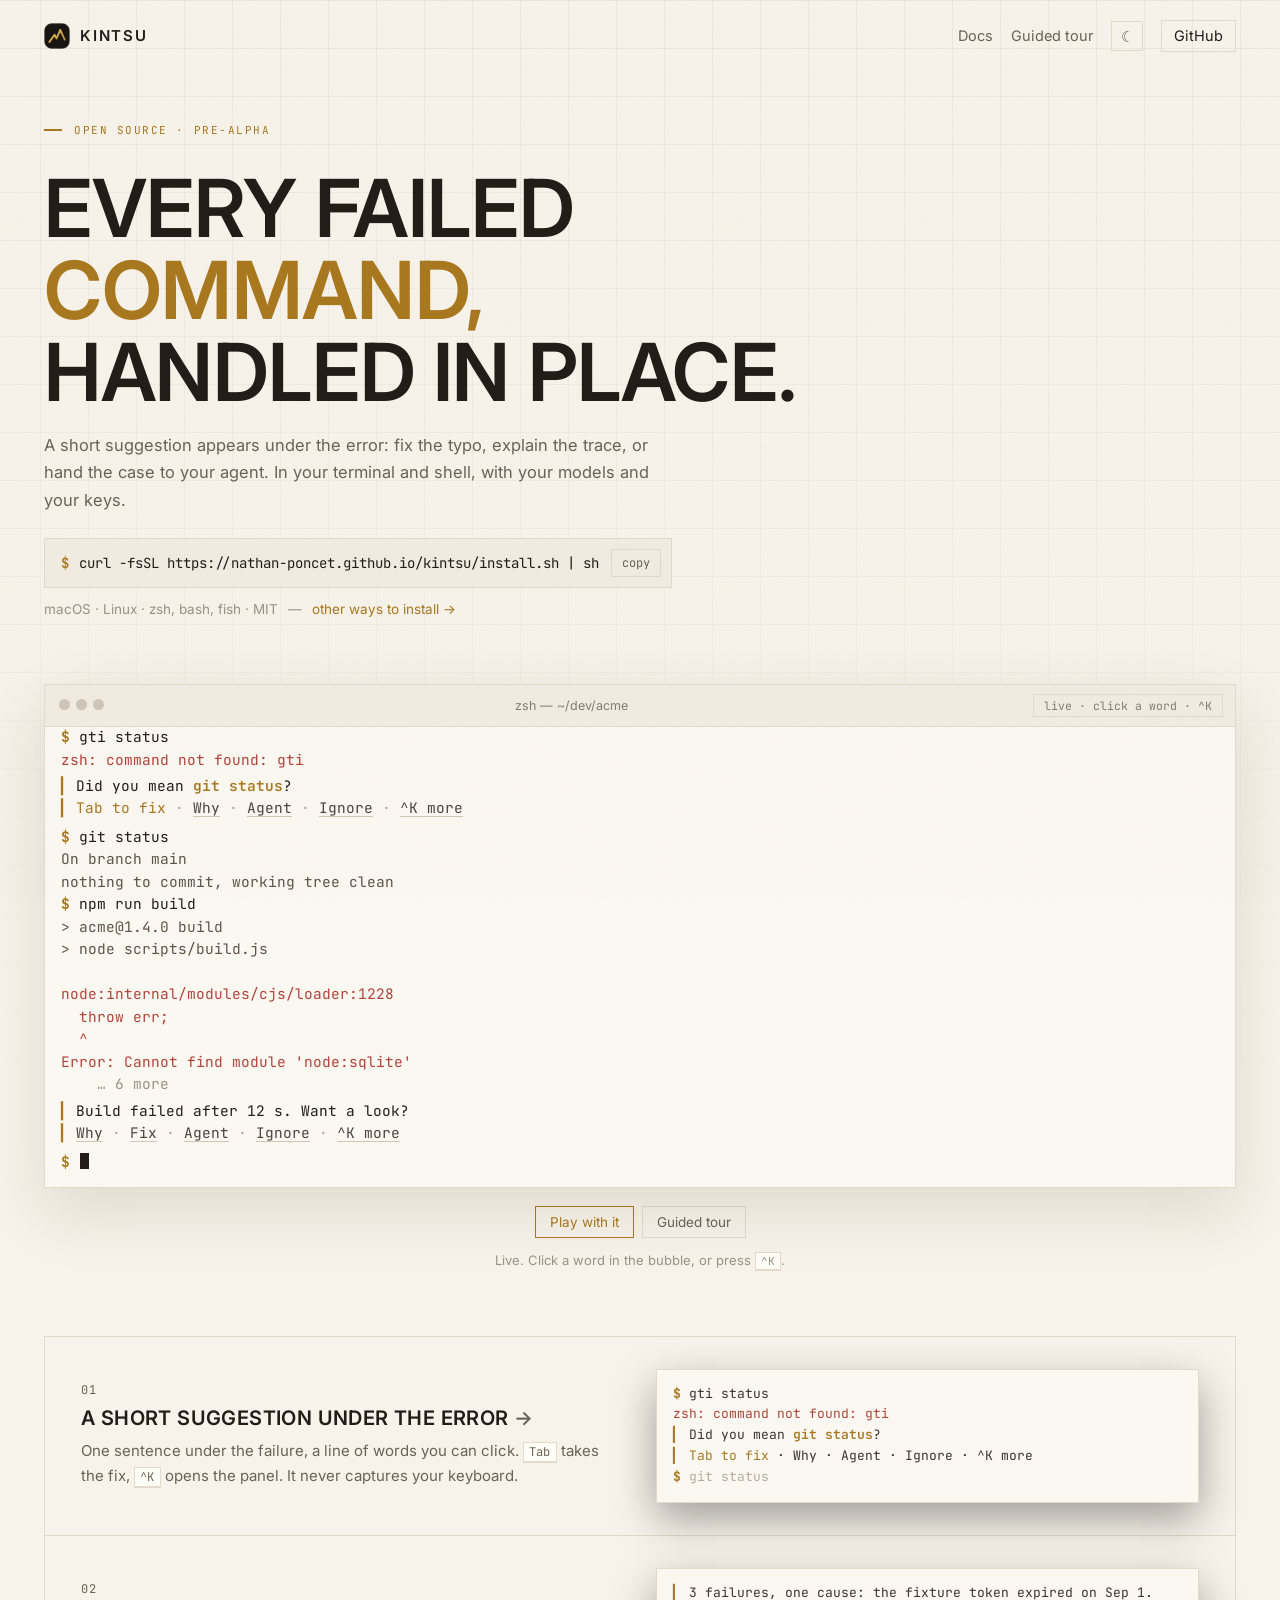
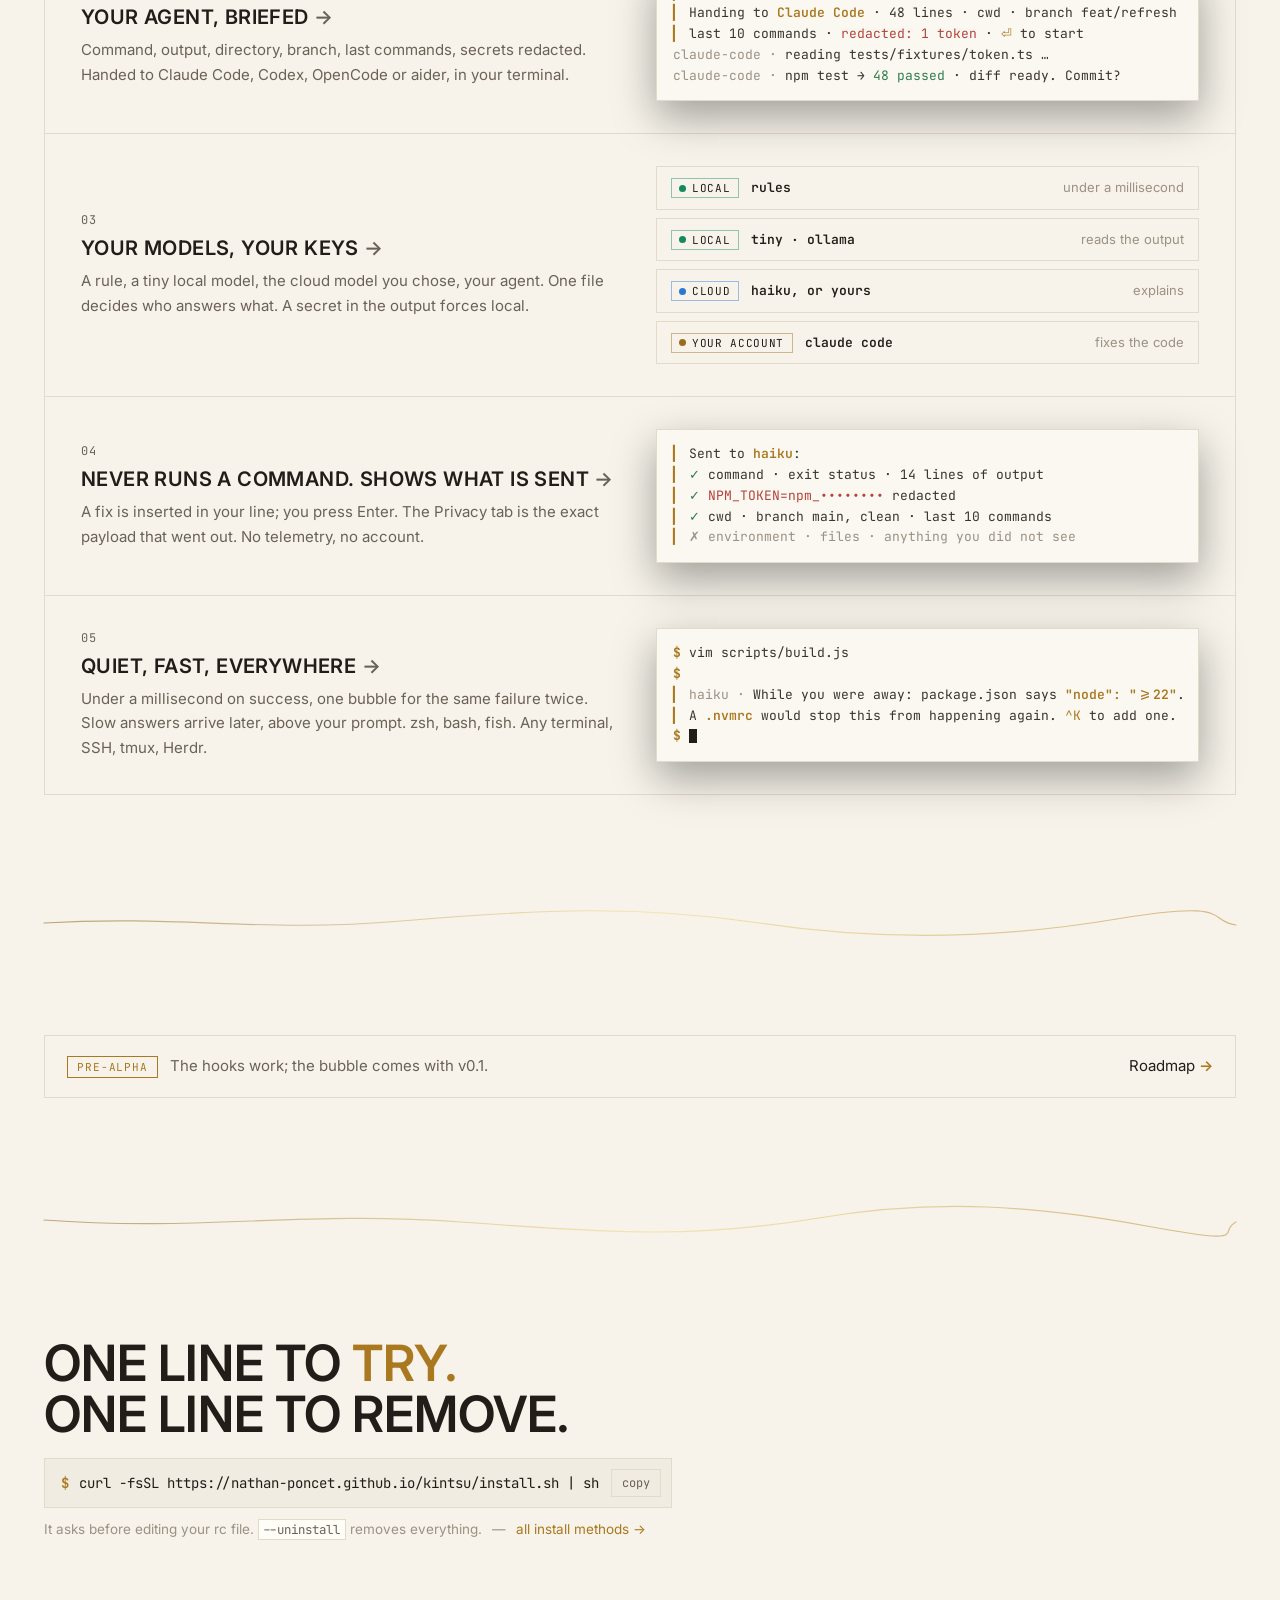
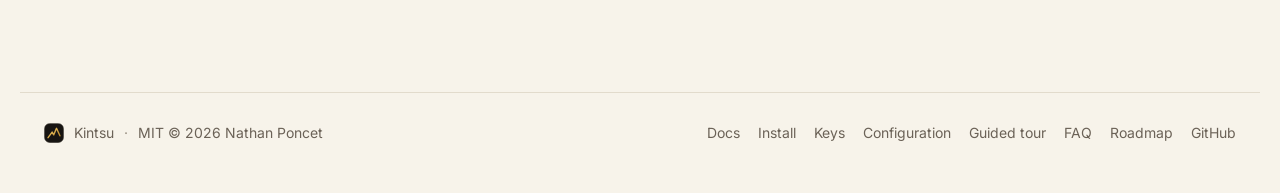
==== commit 11923b9e: "✨ Website: share card, icons, 404, light and dark themes, the guided tour as a mode of the landing t" ====
--- a/docs/index.html
+++ b/docs/index.html
@@ -5,12 +5,22 @@
   <meta name="viewport" content="width=device-width, initial-scale=1">
   <title>Kintsu — every failed command, handled in place</title>
   <meta name="description" content="Kintsu is an open-source bubble under a failed command, in the terminal and shell you already use. It fixes the typo, explains the trace, or hands the case to your agent. Your models, your keys, nothing runs without you.">
+  <link rel="canonical" href="https://nathan-poncet.github.io/kintsu/">
+  <meta property="og:type" content="website">
+  <meta property="og:url" content="https://nathan-poncet.github.io/kintsu/">
   <meta property="og:title" content="Kintsu — every failed command, handled in place">
-  <meta property="og:description" content="A bubble under the error. Fixes the typo, explains the trace, hands the case to your agent. Your terminal, your shell, your models, your keys. Open source.">
-  <meta property="og:type" content="website">
-  <meta name="twitter:card" content="summary">
+  <meta property="og:description" content="Kintsu is an open-source bubble under a failed command, in the terminal and shell you already use. It fixes the typo, explains the trace, or hands the case to your agent. Your models, your keys, nothing runs without you.">
+  <meta property="og:image" content="https://nathan-poncet.github.io/kintsu/media/share-card.png">
+  <meta property="og:image:width" content="1200">
+  <meta property="og:image:height" content="630">
+  <meta name="twitter:card" content="summary_large_image">
+  <meta name="twitter:image" content="https://nathan-poncet.github.io/kintsu/media/share-card.png">
   <link rel="icon" type="image/svg+xml" href="media/favicon.svg">
+  <link rel="icon" type="image/png" sizes="32x32" href="media/favicon-32.png">
+  <link rel="icon" type="image/png" sizes="16x16" href="media/favicon-16.png">
+  <link rel="apple-touch-icon" href="media/apple-touch-icon.png">
   <meta name="theme-color" content="#0f0d0b">
+  <script>(()=>{try{const t=localStorage.getItem("kintsu-theme");if(t==="light"||t==="dark")document.documentElement.dataset.theme=t}catch(e){}})()</script>
   <link rel="preconnect" href="https://fonts.googleapis.com">
   <link rel="preconnect" href="https://fonts.gstatic.com" crossorigin>
   <link href="https://fonts.googleapis.com/css2?family=Inter:wght@400;500;600;700&family=JetBrains+Mono:wght@400;600&display=swap" rel="stylesheet">
@@ -23,7 +33,8 @@
   <a class="brand" href="./"><img src="media/mark.svg" alt="" width="26" height="26"><span>Kintsu</span></a>
   <nav aria-label="Site">
     <a href="docs.html">Docs</a>
-    <a href="tour.html">Guided tour</a>
+    <a href="#tour" data-mode-link="tour">Guided tour</a>
+    <button type="button" class="theme" data-theme-toggle aria-label="Switch theme">◐</button>
     <a class="gh" href="https://github.com/nathan-poncet/kintsu" target="_blank" rel="noopener">GitHub</a>
   </nav>
 </header>
@@ -44,14 +55,19 @@
   </section>
 
   <!-- the product: the terminal, then what it does -->
-  <section class="mock" aria-label="Kintsu, live">
-    <div class="player mock-player" data-scene="landing" data-title="zsh — ~/dev/acme"></div>
-    <p class="mock-hint">Live. Click a word in the bubble, or press <kbd>^K</kbd>. <a href="tour.html">Guided tour <span aria-hidden="true">→</span></a></p>
+  <section class="mock" id="tour" aria-label="Kintsu, live">
+    <div class="player mock-player mode-live" data-scene="landing" data-tour="tour" data-title="zsh — ~/dev/acme"></div>
+    <div class="modes" role="tablist" aria-label="Terminal mode">
+      <button type="button" role="tab" aria-selected="true" data-mode="live">Play with it</button>
+      <button type="button" role="tab" aria-selected="false" data-mode="tour">Guided tour</button>
+    </div>
+    <p class="mock-hint" data-hint="live">Live. Click a word in the bubble, or press <kbd>^K</kbd>.</p>
+    <p class="mock-hint" data-hint="tour" hidden>Pick a chapter below. <kbd>Space</kbd> pauses. Click a word or press a key to take over.</p>
   </section>
 
   <section class="why" aria-label="What Kintsu does">
     <ol class="features">
-      <li class="feature"><a class="feature-link" href="tour.html#ch-2">
+      <li class="feature"><a class="feature-link" href="#ch-2">
         <div class="ftext">
           <span class="fnum">01</span>
           <h2>A short suggestion under the error <span class="arrow" aria-hidden="true">→</span></h2>
@@ -64,7 +80,7 @@
 <span class="p">$</span> <span class="ghost">git status</span></pre>
       </a></li>
 
-      <li class="feature"><a class="feature-link" href="tour.html#ch-7">
+      <li class="feature"><a class="feature-link" href="#ch-7">
         <div class="ftext">
           <span class="fnum">02</span>
           <h2>Your agent, briefed <span class="arrow" aria-hidden="true">→</span></h2>
@@ -91,7 +107,7 @@
         </div>
       </a></li>
 
-      <li class="feature"><a class="feature-link" href="tour.html#ch-5">
+      <li class="feature"><a class="feature-link" href="#ch-5">
         <div class="ftext">
           <span class="fnum">04</span>
           <h2>Never runs a command. Shows what is sent <span class="arrow" aria-hidden="true">→</span></h2>
@@ -147,7 +163,7 @@
     <a href="install.html">Install</a>
     <a href="keys.html">Keys</a>
     <a href="configuration.html">Configuration</a>
-    <a href="tour.html">Tour</a>
+    <a href="#tour" data-mode-link="tour">Guided tour</a>
     <a href="faq.html">FAQ</a>
     <a href="roadmap.html">Roadmap</a>
     <a href="https://github.com/nathan-poncet/kintsu" target="_blank" rel="noopener">GitHub</a>
--- a/docs/styles.css
+++ b/docs/styles.css
@@ -15,15 +15,82 @@
   --sans: "Inter", -apple-system, BlinkMacSystemFont, "Segoe UI", Roboto, Helvetica, Arial, sans-serif;
   --max: 1240px; --radius: 0;
   --seam: #d9a441; --seam-glow: rgba(217,164,65,.35);
+  --grid: rgba(236,230,218,.045);
+  --term-bg: #0b0a09;
+  --term-bar: #110f0d;
+  --term-border: #1f1b17;
+  --term-border-2: #2a2521;
+  --term-text: #e8e2d6;
+  --term-text-2: #d8d1c4;
+  --term-text-3: #cfc6b8;
+  --term-out: #b9b1a4;
+  --term-muted: #8d8478;
+  --term-muted-2: #a89e90;
+  --term-dim: #6d665c;
+  --term-ghost: #5f584f;
+  --term-dots: #3a332d;
+  --term-err: #d99f93;
+  --term-ok: #8fbf7f;
+  --term-warn: #e06c5a;
+  --term-str: #cfe3b6;
+  --term-key-bg: #1a1613;
+  --term-shadow: 0 30px 80px rgba(0,0,0,.5);
 }
 @media (prefers-color-scheme: light) {
-  :root {
+  :root:not([data-theme="dark"]) {
+    --grid: rgba(34,29,24,.06);
+    --term-bg: #fbf8f1;
+    --term-bar: #f1ece1;
+    --term-border: #e2dbcc;
+    --term-border-2: #e2dbcc;
+    --term-text: #221d18;
+    --term-text-2: #3a342c;
+    --term-text-3: #4a443c;
+    --term-out: #5b5449;
+    --term-muted: #857c70;
+    --term-muted-2: #857c70;
+    --term-dim: #9b9184;
+    --term-ghost: #b5ada0;
+    --term-dots: #cfc6b8;
+    --term-err: #b3423a;
+    --term-ok: #2f7d4e;
+    --term-warn: #b3423a;
+    --term-str: #3b6d2b;
+    --term-key-bg: #f1ece1;
+    --term-shadow: 0 24px 60px rgba(60,40,10,.12);
     --bg: #f7f3ea; --bg-2: #f1ece1; --surface: #fffdf8; --line: #e2dbcc; --text: #221d18; --muted: #6b6257; --dim: #9b9184;
     --gold: #a9781f; --gold-2: #c8941f; --gold-dark: #8a6217;
     --viz-local: #128a5c; --viz-cloud: #2a78d6; --viz-you: #9a6c1c;
     --ramp-0: #5c3c0c; --ramp-1: #7a5212; --ramp-2: #996a1a; --ramp-3: #b8862b; --ramp-later: #9b9184;
     --track: #e2dbcc; --meter-track: rgba(169,120,31,.18);
   }
+}
+:root[data-theme="light"] {
+  --grid: rgba(34,29,24,.06);
+    --term-bg: #fbf8f1;
+    --term-bar: #f1ece1;
+    --term-border: #e2dbcc;
+    --term-border-2: #e2dbcc;
+    --term-text: #221d18;
+    --term-text-2: #3a342c;
+    --term-text-3: #4a443c;
+    --term-out: #5b5449;
+    --term-muted: #857c70;
+    --term-muted-2: #857c70;
+    --term-dim: #9b9184;
+    --term-ghost: #b5ada0;
+    --term-dots: #cfc6b8;
+    --term-err: #b3423a;
+    --term-ok: #2f7d4e;
+    --term-warn: #b3423a;
+    --term-str: #3b6d2b;
+    --term-key-bg: #f1ece1;
+    --term-shadow: 0 24px 60px rgba(60,40,10,.12);
+    --bg: #f7f3ea; --bg-2: #f1ece1; --surface: #fffdf8; --line: #e2dbcc; --text: #221d18; --muted: #6b6257; --dim: #9b9184;
+    --gold: #a9781f; --gold-2: #c8941f; --gold-dark: #8a6217;
+    --viz-local: #128a5c; --viz-cloud: #2a78d6; --viz-you: #9a6c1c;
+    --ramp-0: #5c3c0c; --ramp-1: #7a5212; --ramp-2: #996a1a; --ramp-3: #b8862b; --ramp-later: #9b9184;
+    --track: #e2dbcc; --meter-track: rgba(169,120,31,.18);
 }
 * { box-sizing: border-box; }
 html { scroll-behavior: smooth; }
@@ -32,7 +99,8 @@
 /* ceramic grain over everything, like a glaze */
 body::after { content: ""; position: fixed; inset: 0; pointer-events: none; z-index: 9999; opacity: .06; mix-blend-mode: overlay;
   background: url("data:image/svg+xml,%3Csvg xmlns='http://www.w3.org/2000/svg' width='180' height='180'%3E%3Cfilter id='n'%3E%3CfeTurbulence type='fractalNoise' baseFrequency='.85' numOctaves='2' stitchTiles='stitch'/%3E%3C/filter%3E%3Crect width='100%25' height='100%25' filter='url(%23n)'/%3E%3C/svg%3E"); }
-@media (prefers-color-scheme: light) { body::after { opacity: .045; mix-blend-mode: multiply; } }
+@media (prefers-color-scheme: light) { :root:not([data-theme="dark"]) body::after { opacity: .045; mix-blend-mode: multiply; } }
+:root[data-theme="light"] body::after { opacity: .045; mix-blend-mode: multiply; }
 h1, h2 { font-weight: 600; letter-spacing: -.035em; }
 a { color: inherit; }
 a:hover { color: var(--gold); }
@@ -58,13 +126,19 @@
 .top nav a:hover { color: var(--gold); }
 .top nav a.gh { padding: 5px 12px; line-height: 1.4; border: 1px solid var(--line); border-radius: 0; transition: border-color .15s, color .15s; }
 .top nav a.gh:hover { border-color: var(--gold); color: var(--gold); }
+.top nav .theme { width: 32px; height: 30px; display: inline-grid; place-items: center; font: 15px var(--sans); line-height: 1; padding: 0; border: 1px solid var(--line); background: transparent; color: var(--muted); cursor: pointer; transition: border-color .15s, color .15s; }
+.top nav .theme:hover, .top nav .theme:focus-visible { border-color: var(--gold); color: var(--gold); outline: none; }
 .top nav a[aria-current="page"] { color: var(--gold); }
 @media (max-width: 760px) { .top nav a:not(.gh):not([href$=".html"]) { display: none; } }
 
 /* ── hero: text left, one command ── */
 main { max-width: var(--max); margin: 0 auto; padding: 0 24px 72px; }
 section.hero { text-align: left; padding: 40px 0 0; max-width: 960px; position: relative; }
-body.landing { background-image: none; }
+body.landing { position: relative; }
+body.landing::before { content: ""; position: absolute; inset: 0 0 auto 0; height: 1200px; pointer-events: none; z-index: -1;
+  background-image: linear-gradient(to right, var(--grid) 1px, transparent 1px), linear-gradient(to bottom, var(--grid) 1px, transparent 1px);
+  background-size: 48px 48px; background-position: center top;
+  -webkit-mask-image: linear-gradient(to bottom, rgba(0,0,0,.9), rgba(0,0,0,.5) 45%, transparent 100%); mask-image: linear-gradient(to bottom, rgba(0,0,0,.9), rgba(0,0,0,.5) 45%, transparent 100%); }
 @keyframes draw { to { stroke-dashoffset: 0; } }
 main { position: relative; }
 .eyebrow { font-family: var(--mono); display: inline-flex; align-items: center; font-size: 11px; letter-spacing: .14em; text-transform: uppercase; color: var(--gold); }
@@ -75,6 +149,7 @@
 .oneliner { display: inline-flex; align-items: center; gap: 12px; max-width: 100%; padding: 10px 10px 10px 16px; border: 1px solid var(--line); border-radius: var(--radius); background: var(--bg-2); font: 14px var(--mono); }
 .oneliner code b { color: var(--gold); font-weight: 600; margin-right: 10px; }
 .oneliner code { overflow-x: auto; white-space: nowrap; color: var(--text); }
+:root[data-theme="light"] .oneliner, .oneliner { background: var(--bg-2); }
 .copy { font: 12px var(--mono); padding: 5px 10px; border-radius: 0; border: 1px solid var(--line); background: transparent; color: var(--muted); cursor: pointer; white-space: nowrap; transition: border-color .15s, color .15s; }
 .copy:hover { color: var(--gold); border-color: var(--gold); }
 .hero-meta { margin: 10px 0 0; font-size: 13.5px; color: var(--dim); }
@@ -85,15 +160,28 @@
 .btn { display: inline-flex; align-items: center; gap: 8px; padding: 10px 16px; border-radius: 0; text-decoration: none; font-weight: 600; font-size: 14.5px; border: 1px solid var(--line); background: transparent; color: var(--text); cursor: pointer; font-family: inherit; transition: border-color .15s, color .15s; }
 .tour { padding: 26px 0 0; }
 .mock { padding: 64px 0 0; }
-.mock-player .terminal { box-shadow: 0 30px 80px rgba(0,0,0,.5); }
+.mock-player .terminal { box-shadow: var(--term-shadow); }
 .mock-player .terminal { font-size: 14.5px; }
 .mock-player .screen { height: 460px; }
-.badge.static { cursor: default; color: #8d8478; }
-.badge.static:hover { border-color: #2a2521; color: #8d8478; }
-.mock-hint { margin: 18px 0 0; font-size: 13px; color: var(--dim); text-align: center; }
-.mock-hint a { color: var(--gold); text-decoration: none; }
-.mock-hint a:hover { color: var(--gold-2); }
+.mock-player.mode-tour .screen { height: 440px; }
+.badge.static { cursor: default; color: var(--term-muted); }
+.badge.static:hover { border-color: var(--term-border-2); color: var(--term-muted); }
+.mock-hint { margin: 12px 0 0; font-size: 13px; color: var(--dim); text-align: center; }
 .player-note { margin: 14px auto 0; max-width: 780px; color: var(--dim); font-size: 13.5px; text-align: center; }
+
+/* ── the terminal's two modes ── */
+.mock-player.mode-live { display: block; }
+.mock-player.mode-live .ch-panel, .mock-player.mode-live .chapters { display: none; }
+.mock-player.mode-tour { display: grid; grid-template-columns: minmax(260px, .8fr) minmax(0, 1.6fr); grid-template-areas: "panel term" "steps steps"; gap: 18px 22px; align-items: stretch; }
+@media (max-width: 900px) { .mock-player.mode-tour { grid-template-columns: 1fr; grid-template-areas: "term" "panel" "steps"; } }
+.mock-player .ch-panel, .mock-player .chapters { opacity: 0; transform: translateY(10px); transition: opacity .45s ease, transform .45s ease; }
+.mock-player .chapters { transition-delay: .25s; }
+.mock-player .ch-panel.in, .mock-player .chapters.in { opacity: 1; transform: none; }
+@media (prefers-reduced-motion: reduce) { .mock-player .ch-panel, .mock-player .chapters { transition: none; } }
+.modes { display: flex; justify-content: center; gap: 8px; margin: 18px 0 0; }
+.modes [role="tab"] { font: 13.5px var(--sans); padding: 7px 14px; border: 1px solid var(--line); background: transparent; color: var(--muted); cursor: pointer; transition: border-color .15s, color .15s; }
+.modes [role="tab"]:hover { color: var(--gold); border-color: var(--gold); }
+.modes [role="tab"][aria-selected="true"] { color: var(--gold); border-color: var(--gold); }
 
 /* ── the tour: explainer left, terminal right, chapters below ── */
 .player.lead { display: grid; grid-template-columns: minmax(260px, .8fr) minmax(0, 1.6fr); grid-template-areas: "panel term" "steps steps"; gap: 18px 22px; align-items: stretch; }
@@ -108,46 +196,46 @@
 .ch-meta { font-size: 13px; color: var(--muted); display: flex; flex-wrap: wrap; gap: 6px; align-items: center; margin: auto 0 8px; }
 .ch-keys { font: 12px var(--mono); color: var(--muted); margin: 0; }
 .ch-keys .sep { color: var(--dim); }
-.terminal { position: relative; text-align: left; border: 1px solid var(--line); border-radius: 0; background: #0b0a09; color: #e8e2d6; box-shadow: 0 30px 80px rgba(0,0,0,.45); overflow: hidden; outline: none; font-family: var(--mono); font-size: 14px; line-height: 1.55; }
+.terminal { position: relative; text-align: left; border: 1px solid var(--term-border-2); border-radius: 0; background: var(--term-bg); color: var(--term-text); box-shadow: var(--term-shadow); overflow: hidden; outline: none; font-family: var(--mono); font-size: 14px; line-height: 1.55; }
 .terminal:focus-visible { box-shadow: 0 0 0 2px var(--gold), 0 30px 80px rgba(0,0,0,.45); }
-.titlebar { display: flex; align-items: center; gap: 12px; padding: 9px 12px 9px 14px; border-bottom: 1px solid #1f1b17; background: #110f0d; font-family: var(--sans); font-size: 12.5px; color: #8d8478; }
-.dots i { display: inline-block; width: 11px; height: 11px; border-radius: 50%; background: #3a332d; margin-right: 6px; }
+.titlebar { display: flex; align-items: center; gap: 12px; padding: 9px 12px 9px 14px; border-bottom: 1px solid var(--term-border); background: var(--term-bar); font-family: var(--sans); font-size: 12.5px; color: var(--term-muted); }
+.dots i { display: inline-block; width: 11px; height: 11px; border-radius: 50%; background: var(--term-dots); margin-right: 6px; }
 .titlebar .title { flex: 1; text-align: center; }
-.badge { font: 11.5px var(--mono); padding: 3px 10px; border-radius: 0; border: 1px solid #2a2521; color: #a89e90; background: transparent; cursor: pointer; white-space: nowrap; transition: border-color .15s, color .15s; }
-.badge:hover { border-color: #d9a441; color: #d9a441; }
+.badge { font: 11.5px var(--mono); padding: 3px 10px; border-radius: 0; border: 1px solid var(--term-border-2); color: var(--term-muted-2); background: transparent; cursor: pointer; white-space: nowrap; transition: border-color .15s, color .15s; }
+.badge:hover { border-color: var(--gold); color: var(--gold); }
 .screen { padding: 14px 16px 16px; height: 430px; overflow-y: auto; white-space: pre-wrap; word-break: break-word; scrollbar-width: thin; scrollbar-color: #2a2521 transparent; }
-.keycap { position: absolute; right: 14px; bottom: 12px; padding: 5px 11px; border-radius: 0; border: 1px solid #3a332d; border-bottom-width: 3px; background: #1a1613; color: #e8e2d6; font: 13px var(--mono); opacity: 0; transform: translateY(4px); transition: opacity .15s, transform .15s; pointer-events: none; }
+.keycap { position: absolute; right: 14px; bottom: 12px; padding: 5px 11px; border-radius: 0; border: 1px solid var(--term-dots); border-bottom-width: 3px; background: var(--term-key-bg); color: var(--term-text); font: 13px var(--mono); opacity: 0; transform: translateY(4px); transition: opacity .15s, transform .15s; pointer-events: none; }
 .keycap.on { opacity: 1; transform: none; }
 .line { min-height: 1.55em; }
 .prompt { color: var(--gold); font-weight: 700; }
-.err { color: #d99f93; } .out { color: #b9b1a4; } .dimline { color: #6d665c; }
-.cursor::after { content: ""; display: inline-block; width: .6em; height: 1.1em; vertical-align: -.2em; background: #e8e2d6; margin-left: 1px; animation: blink 1s steps(1) infinite; }
+.err { color: var(--term-err); } .out { color: var(--term-out); } .dimline { color: var(--term-dim); }
+.cursor::after { content: ""; display: inline-block; width: .6em; height: 1.1em; vertical-align: -.2em; background: var(--term-text); margin-left: 1px; animation: blink 1s steps(1) infinite; }
 @keyframes blink { 50% { opacity: 0; } }
-.ghost { color: #5f584f; }
+.ghost { color: var(--term-ghost); }
 .toast { margin: 4px 0 6px; animation: rise .35s ease-out; }
 .toast.arriving { animation: rise .6s ease-out; }
 @keyframes rise { from { opacity: 0; transform: translateY(4px); } to { opacity: 1; transform: none; } }
-.seam::before { content: "▎"; color: #d9a441; margin-right: 6px; }
-.toast .line, .panel .line { color: #e8e2d6; }
-.terminal .d { color: #8d8478; } .terminal .g { color: #d9a441; } .terminal .ok { color: #8fbf7f; } .terminal .redact, .terminal .warn { color: #e06c5a; }
-.actions .act { color: #cfc6b8; cursor: pointer; text-decoration: underline; text-decoration-color: #3a332d; text-underline-offset: 3px; }
-.actions .act:hover { color: #f0c866; text-decoration-color: #d9a441; }
-.actions .act.key { color: #d9a441; text-decoration: none; }
-.actions .sep { color: #5f584f; }
-.panel { margin: 4px 0 8px; border-left: 2px solid #d9a441; padding-left: 10px; animation: rise .25s ease-out; }
-.panel .head { display: flex; justify-content: space-between; color: #cfc6b8; }
-.panel .head .esc { color: #8d8478; cursor: pointer; }
+.seam::before { content: "▎"; color: var(--gold); margin-right: 6px; }
+.toast .line, .panel .line { color: var(--term-text); }
+.terminal .d { color: var(--term-muted); } .terminal .g { color: var(--gold); } .terminal .ok { color: var(--term-ok); } .terminal .redact, .terminal .warn { color: var(--term-warn); }
+.actions .act { color: var(--term-text-3); cursor: pointer; text-decoration: underline; text-decoration-color: var(--term-dots); text-underline-offset: 3px; }
+.actions .act:hover { color: var(--gold-2); text-decoration-color: var(--gold); }
+.actions .act.key { color: var(--gold); text-decoration: none; }
+.actions .sep { color: var(--term-ghost); }
+.panel { margin: 4px 0 8px; border-left: 2px solid var(--gold); padding-left: 10px; animation: rise .25s ease-out; }
+.panel .head { display: flex; justify-content: space-between; color: var(--term-text-3); }
+.panel .head .esc { color: var(--term-muted); cursor: pointer; }
 .panel .tabs { margin: 4px 0 8px; display: flex; gap: 18px; flex-wrap: wrap; }
-.panel .tab { cursor: pointer; color: #cfc6b8; }
-.panel .tab .k { color: #8d8478; margin-left: 5px; }
-.panel .tab.on { color: #f0c866; text-decoration: underline; text-underline-offset: 4px; text-decoration-color: #d9a441; }
-.panel .body { color: #d8d1c4; }
+.panel .tab { cursor: pointer; color: var(--term-text-3); }
+.panel .tab .k { color: var(--term-muted); margin-left: 5px; }
+.panel .tab.on { color: var(--gold-2); text-decoration: underline; text-underline-offset: 4px; text-decoration-color: var(--gold); }
+.panel .body { color: var(--term-text-2); }
 .panel .body b { color: var(--gold); font-weight: 600; }
 .panel .sugg { margin-top: 8px; display: flex; justify-content: space-between; gap: 12px; flex-wrap: wrap; }
-.panel .sugg .cmd { color: #e8e2d6; }
-.panel .sugg .cmd::before { content: "▸ "; color: #8d8478; }
-.panel .sugg .ops { color: #8d8478; }
-.panel .sugg .ops b { color: #d9a441; font-weight: 600; cursor: pointer; }
+.panel .sugg .cmd { color: var(--term-text); }
+.panel .sugg .cmd::before { content: "▸ "; color: var(--term-muted); }
+.panel .sugg .ops { color: var(--term-muted); }
+.panel .sugg .ops b { color: var(--gold); font-weight: 600; cursor: pointer; }
 .toast b { color: var(--gold); font-weight: 600; }
 
 .chapters { grid-area: steps; list-style: none; margin: 0; padding: 0; display: grid; grid-template-columns: repeat(9, minmax(0, 1fr)); gap: 6px; }
@@ -208,22 +296,21 @@
 .feature:hover .arrow { color: var(--gold); transform: translateX(3px); }
 .feature p { color: var(--muted); font-size: 15px; margin: 0; }
 .feature p kbd { font-size: .8em; }
-.snippet { margin: 0; padding: 14px 16px; border-radius: var(--radius); background: #0b0a09; color: #d8d1c4; font: 13px/1.6 var(--mono); overflow-x: auto; border: 1px solid #1f1b17; box-shadow: 0 16px 40px rgba(0,0,0,.35); }
-.snippet .p { color: #d9a441; font-weight: 700; } .snippet .e { color: #d99f93; } .snippet .s { color: #d9a441; } .snippet .g { color: #d9a441; }
-.snippet .d { color: #6d665c; } .snippet .r { color: #e06c5a; } .snippet .ok { color: #8fbf7f; } .snippet .ghost { color: #5f584f; } .snippet b { color: #d9a441; font-weight: 600; }
-.snippet .cur::after { content: ""; display: inline-block; width: .6em; height: 1.1em; vertical-align: -.2em; background: #e8e2d6; animation: blink 1s steps(1) infinite; }
+.snippet { margin: 0; padding: 14px 16px; border-radius: var(--radius); background: var(--term-bg); color: var(--term-text-2); font: 13px/1.6 var(--mono); overflow-x: auto; border: 1px solid var(--term-border); box-shadow: 0 16px 40px rgba(0,0,0,.35); }
+.snippet .p { color: var(--gold); font-weight: 700; } .snippet .e { color: var(--term-err); } .snippet .s { color: var(--gold); } .snippet .g { color: var(--gold); }
+.snippet .d { color: var(--term-dim); } .snippet .r { color: var(--term-warn); } .snippet .ok { color: var(--term-ok); } .snippet .ghost { color: var(--term-ghost); } .snippet b { color: var(--gold); font-weight: 600; }
+.snippet .cur::after { content: ""; display: inline-block; width: .6em; height: 1.1em; vertical-align: -.2em; background: var(--term-text); animation: blink 1s steps(1) infinite; }
 .brains { display: grid; gap: 8px; }
 .brains > div { display: grid; grid-template-columns: auto 1fr auto; gap: 12px; align-items: center; padding: 10px 14px; border: 1px solid var(--line); border-radius: var(--radius); background: var(--bg); font-size: 14px; }
 .brains b { font-weight: 600; font-family: var(--mono); font-size: 13px; }
 .brains .d { font-size: 13px; }
 .band { padding: 96px 0 0; }
-.band p { .band-link { display: flex; flex-wrap: wrap; align-items: center; gap: 12px; padding: 18px 22px; border: 1px solid var(--line); background: transparent; color: var(--muted); font-size: 15px; text-decoration: none; transition: background .15s; } }
+.band-link { display: flex; flex-wrap: wrap; align-items: center; gap: 12px; padding: 18px 22px; border: 1px solid var(--line); background: transparent; color: var(--muted); font-size: 15px; text-decoration: none; transition: background .15s; }
 .band .pill { font: 11px var(--mono); letter-spacing: .08em; text-transform: uppercase; color: var(--gold); border: 1px solid var(--gold); padding: 3px 9px; }
 .band-link:hover, .band-link:focus-visible { background: var(--bg-2); color: var(--muted); }
 .band-cta { margin-left: auto; color: var(--text); white-space: nowrap; }
 .band-cta b { color: var(--gold); font-weight: 600; }
 .band-link:hover .band-cta, .band-link:focus-visible .band-cta { color: var(--gold); }
-.band a:hover { color: var(--gold-2); }
 .end { padding: 96px 0 80px; max-width: 960px; }
 .end h2 { font-size: clamp(30px, 4.2vw, 50px); line-height: 1.02; letter-spacing: 0; text-transform: uppercase; margin-bottom: 18px; }
 
@@ -255,7 +342,7 @@
 .router-svg .node:nth-of-type(1), .router-svg .node:nth-of-type(2) { --c: var(--viz-local); }
 .router-svg .node:nth-of-type(3) { --c: var(--viz-cloud); }
 .router-svg .node:nth-of-type(4) { --c: var(--viz-you); }
-.router-svg .source circle { fill: #d99f93; } .router-svg .source text { fill: var(--muted); font: 12px var(--sans); text-anchor: middle; }
+.router-svg .source circle { fill: var(--term-err); } .router-svg .source text { fill: var(--muted); font: 12px var(--sans); text-anchor: middle; }
 .router-svg .pulse { fill: var(--gold-2); }
 .section-foot { margin: 22px 0 0; font-size: 15px; }
 .more { color: var(--text); text-decoration: none; border-bottom: 1px solid var(--line); padding-bottom: 2px; }
@@ -274,22 +361,22 @@
 .tab-panel > .config:first-child { margin-top: 0; }
 .or { display: flex; align-items: center; gap: 14px; margin: 18px 0; color: var(--dim); font: 11.5px var(--mono); letter-spacing: .16em; text-transform: uppercase; }
 .or::before, .or::after { content: ""; flex: 1; height: 1px; background: var(--line); }
-.config, .install-card { position: relative; border: 1px solid var(--line); border-radius: var(--radius); overflow: hidden; background: #0b0a09; min-width: 0; }
+.config, .install-card { position: relative; border: 1px solid var(--line); border-radius: var(--radius); overflow: hidden; background: var(--term-bg); min-width: 0; }
 .config { margin: 22px 0; }
-.config-head { display: flex; align-items: center; gap: 10px; padding: 8px 10px 8px 14px; font: 12.5px var(--mono); color: #8d8478; border-bottom: 1px solid #1f1b17; background: #110f0d; }
+.config-head { display: flex; align-items: center; gap: 10px; padding: 8px 10px 8px 14px; font: 12.5px var(--mono); color: var(--term-muted); border-bottom: 1px solid var(--term-border); background: var(--term-bar); }
 .config-head > span:first-child { flex: 1; min-width: 0; overflow: hidden; text-overflow: ellipsis; white-space: nowrap; }
 .config-head .copy { margin-left: 6px; }
 .codeblock { position: relative; }
 .codeblock > .copy { position: absolute; top: 8px; right: 8px; }
 .config-head .soon, .config-head .now { font-size: 10.5px; letter-spacing: .06em; text-transform: uppercase; padding: 1px 8px; border-radius: 0; border: 1px solid; white-space: nowrap; }
-.config-head .soon { color: #8d8478; border-color: #2a2521; }
-.config-head .now { color: #8fbf7f; border-color: rgba(143,191,127,.35); }
-.config pre, .install-card pre { margin: 0; padding: 18px 20px; font-size: 13.5px; line-height: 1.65; color: #d8d1c4; overflow-x: auto; }
-.install-card pre { color: #e8e2d6; }
-.config .k { color: #e8e2d6; font-weight: 600; } .config .s { color: #cfe3b6; } .c { color: #6d665c; }
-.card-note { margin: 0; padding: 2px 20px 16px; font-size: 13.5px; color: #8d8478; }
-.card-note code { background: #1a1613; border-color: #2a2521; color: #d8d1c4; }
-.card-note a { color: #e8e2d6; }
+.config-head .soon { color: var(--term-muted); border-color: var(--term-border-2); }
+.config-head .now { color: var(--term-ok); border-color: rgba(143,191,127,.35); }
+.config pre, .install-card pre { margin: 0; padding: 18px 20px; font-size: 13.5px; line-height: 1.65; color: var(--term-text-2); overflow-x: auto; }
+.install-card pre { color: var(--term-text); }
+.config .k { color: var(--term-text); font-weight: 600; } .config .s { color: var(--term-str); } .c { color: var(--term-dim); }
+.card-note { margin: 0; padding: 2px 20px 16px; font-size: 13.5px; color: var(--term-muted); }
+.card-note code { background: var(--term-key-bg); border-color: var(--term-border-2); color: var(--term-text-2); }
+.card-note a { color: var(--term-text); }
 .providers { margin-top: 16px; color: var(--dim); font-size: 14px; }
 
 /* faq */
@@ -433,3 +520,12 @@
 .links { list-style: none; margin: 14px 0 0; padding: 0; display: grid; gap: 8px; font-size: 15px; color: var(--muted); }
 .links a { color: var(--text); text-decoration: none; }
 .links a:hover { color: var(--gold); text-decoration: none; }
+
+/* 404 */
+body.notfound main.nf { max-width: 720px; padding: 72px 24px 96px; }
+.nf h1 { font-size: clamp(32px, 4.6vw, 48px); line-height: 1.05; margin: 14px 0 12px; letter-spacing: -.03em; }
+.nf .sub { color: var(--muted); margin-bottom: 26px; }
+.nf .snippet { margin-bottom: 22px; }
+.nf-links { color: var(--muted); }
+.nf-links a { color: var(--text); text-decoration: none; }
+.nf-links a:hover { color: var(--gold); }
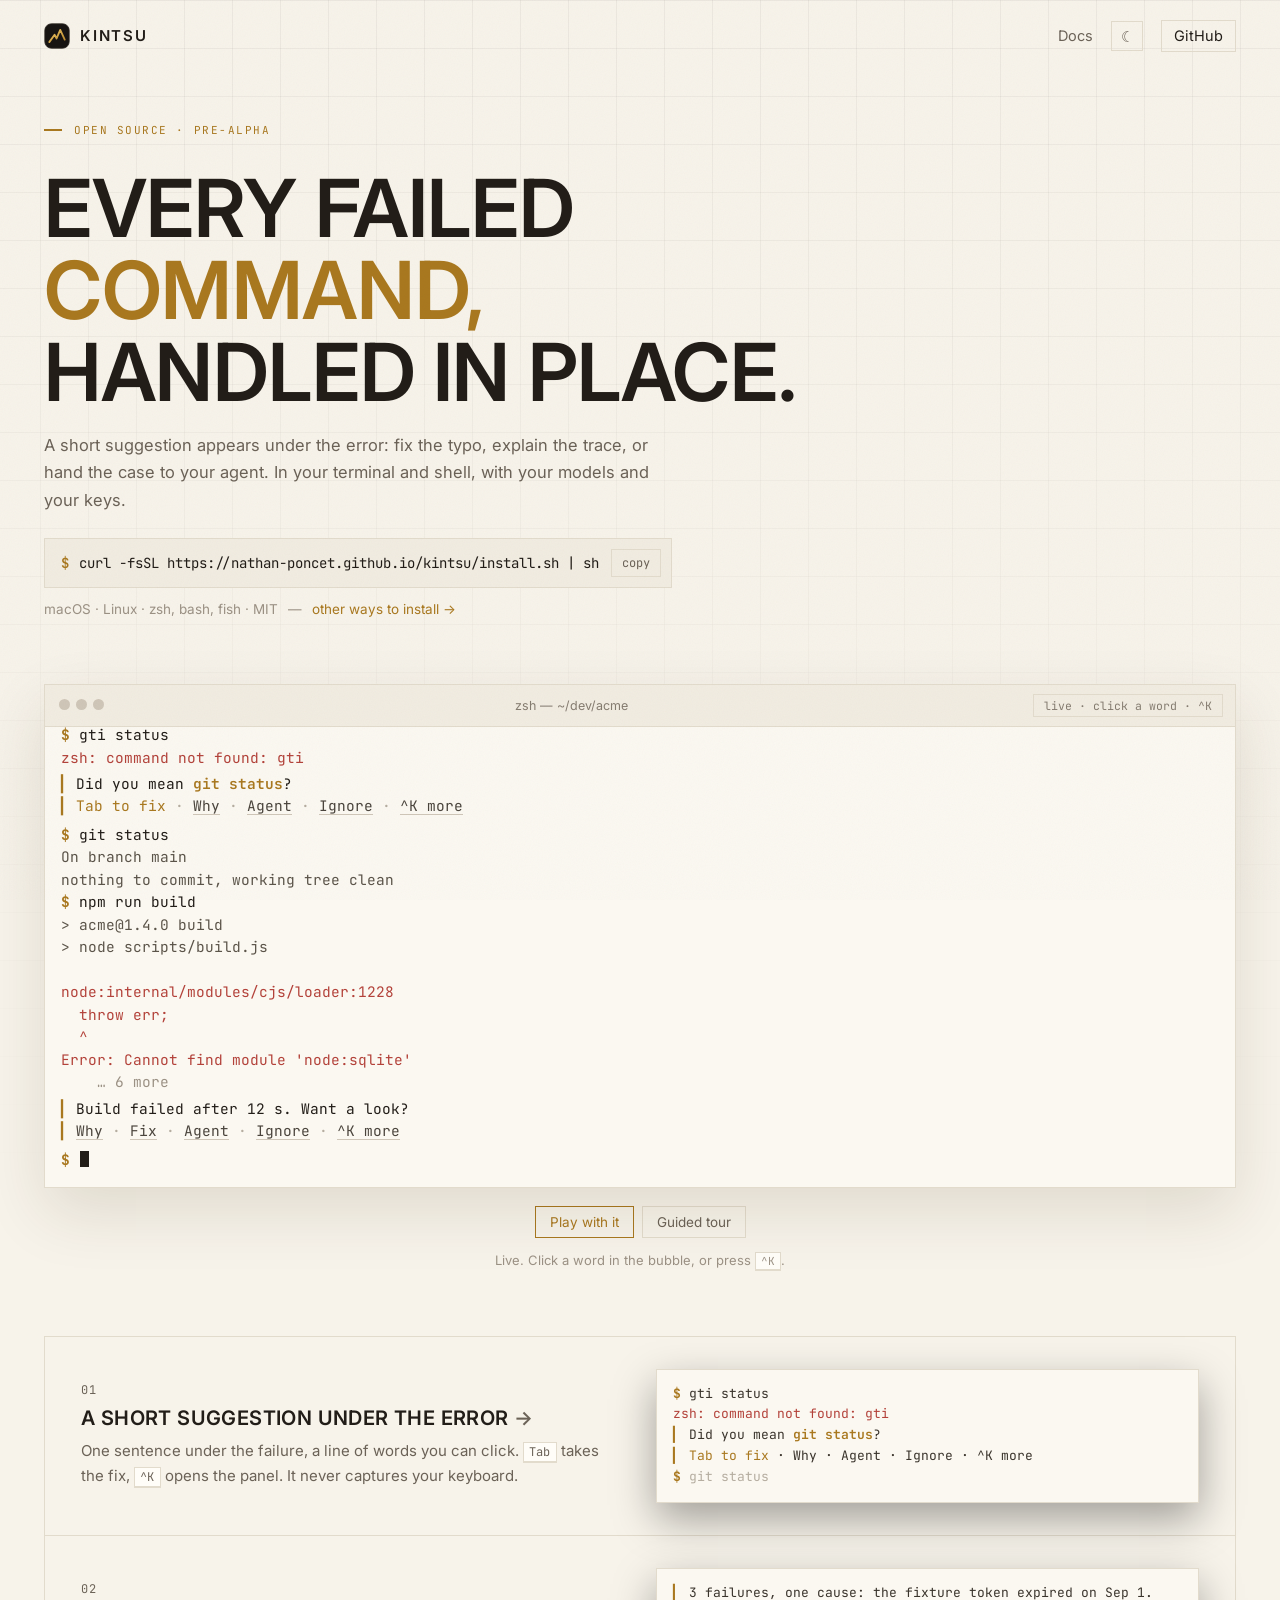
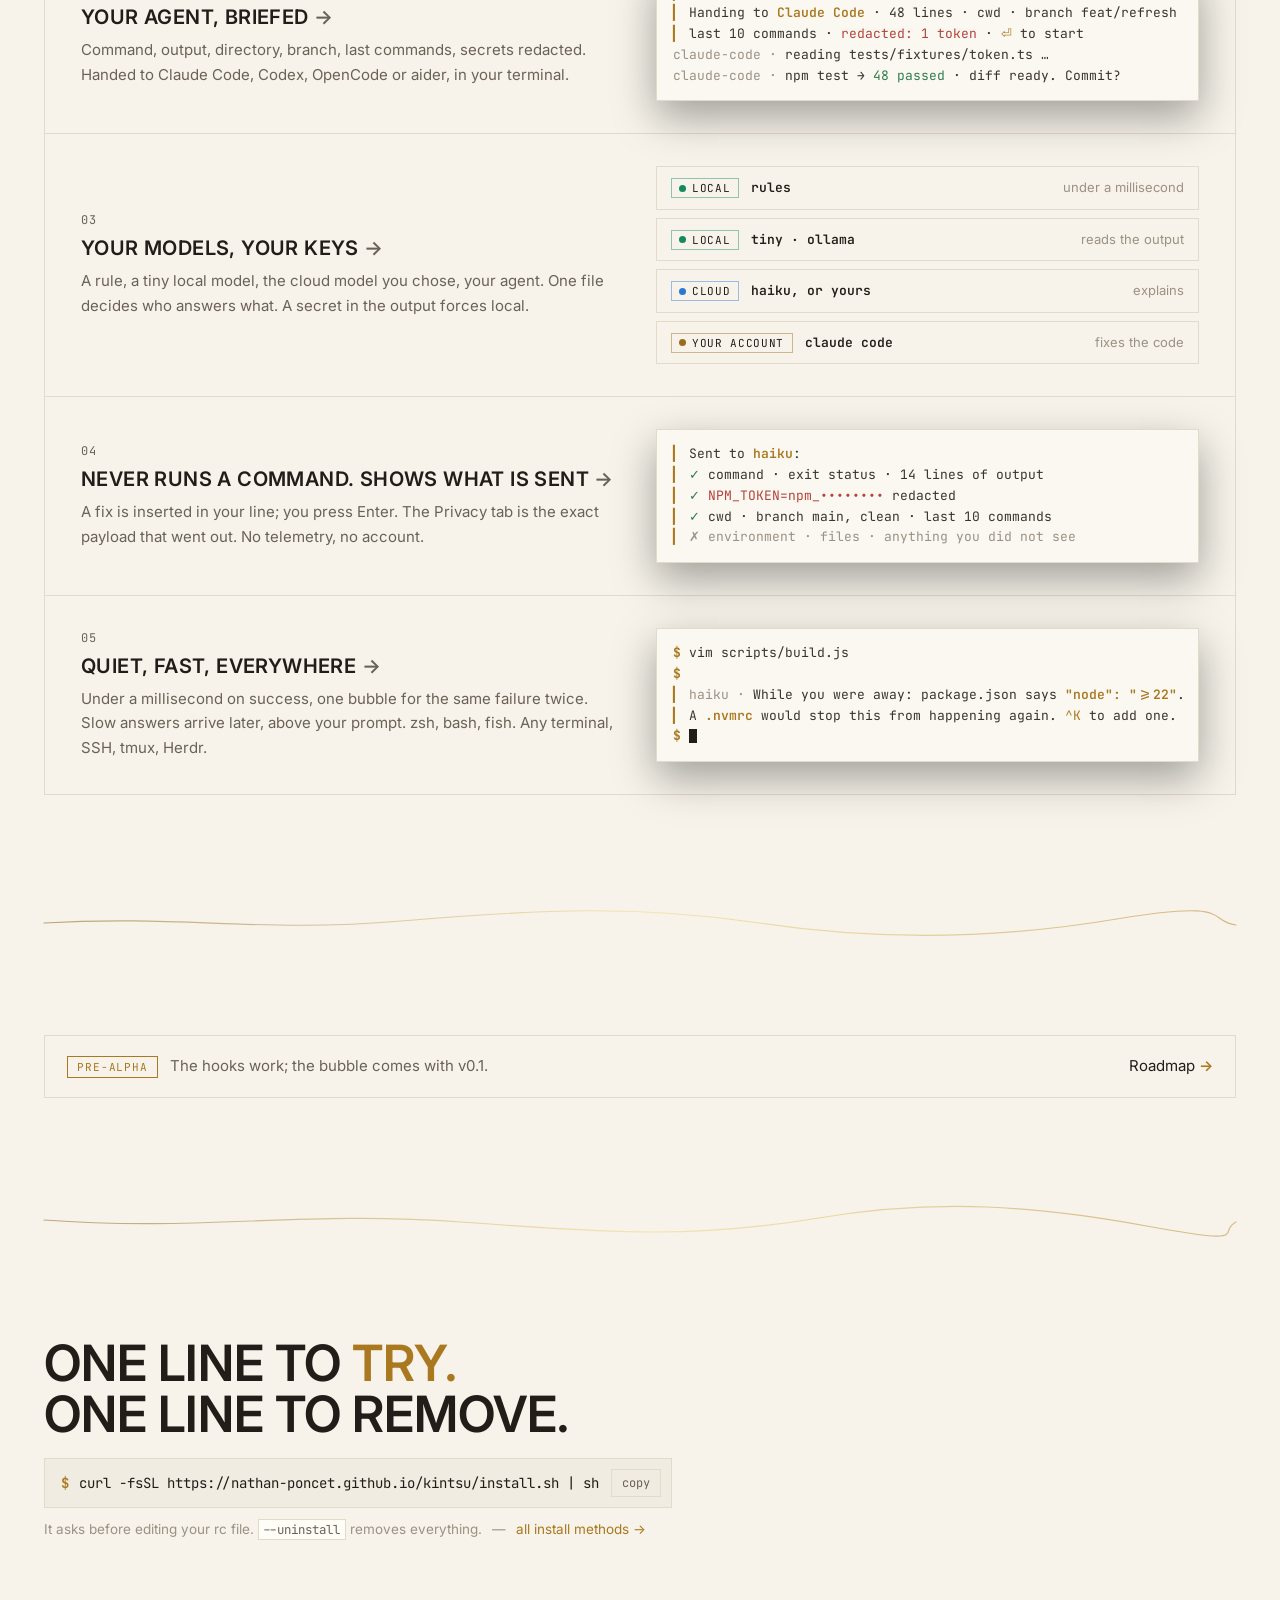
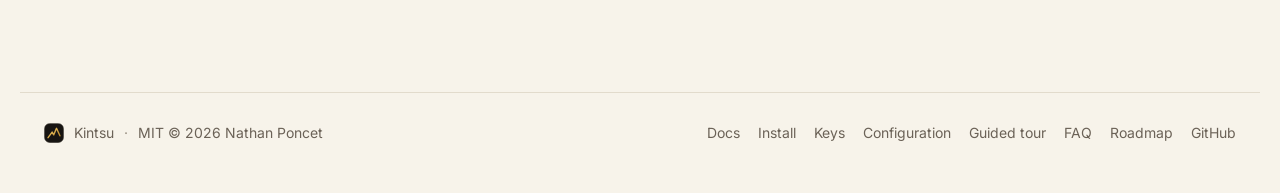
==== commit c9c62350: "💄 Menu: Docs · GitHub; the guided tour is reached from under the terminal" ====
--- a/docs/index.html
+++ b/docs/index.html
@@ -33,7 +33,6 @@
   <a class="brand" href="./"><img src="media/mark.svg" alt="" width="26" height="26"><span>Kintsu</span></a>
   <nav aria-label="Site">
     <a href="docs.html">Docs</a>
-    <a href="#tour" data-mode-link="tour">Guided tour</a>
     <button type="button" class="theme" data-theme-toggle aria-label="Switch theme">◐</button>
     <a class="gh" href="https://github.com/nathan-poncet/kintsu" target="_blank" rel="noopener">GitHub</a>
   </nav>
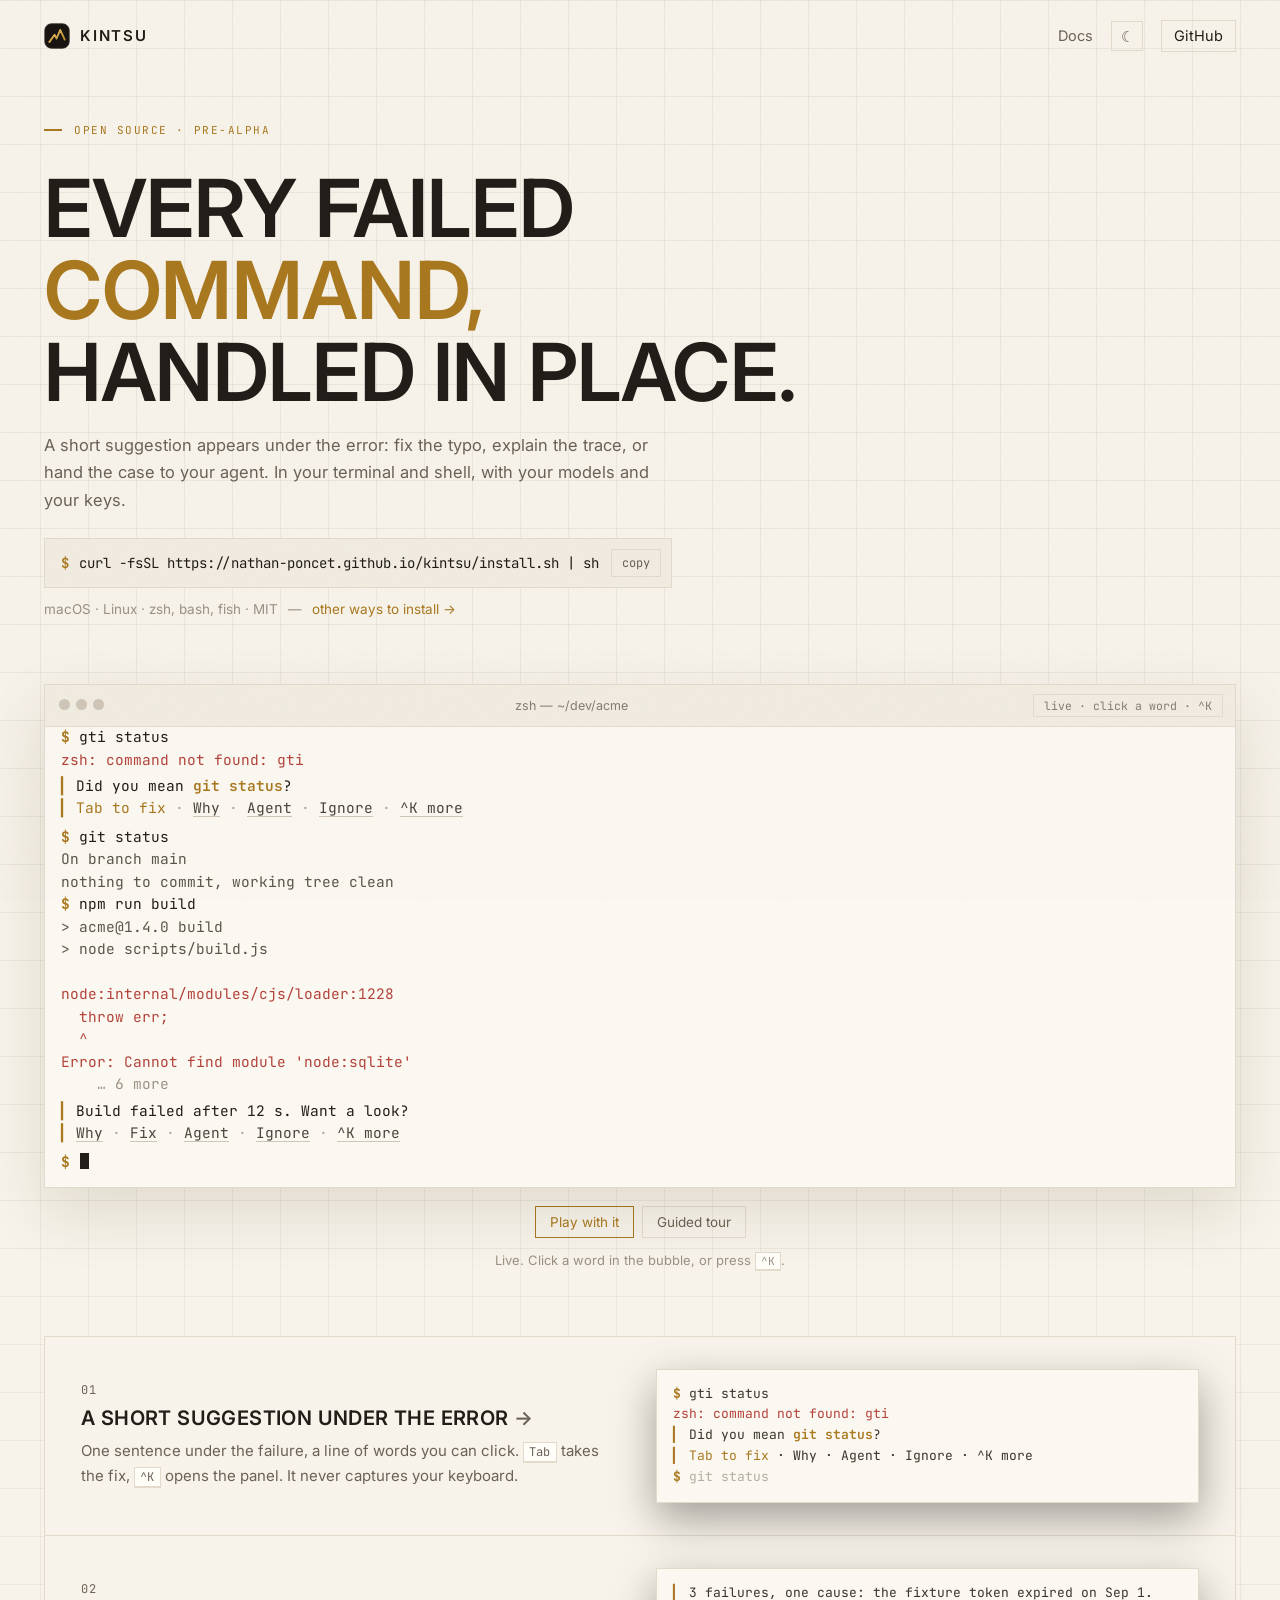
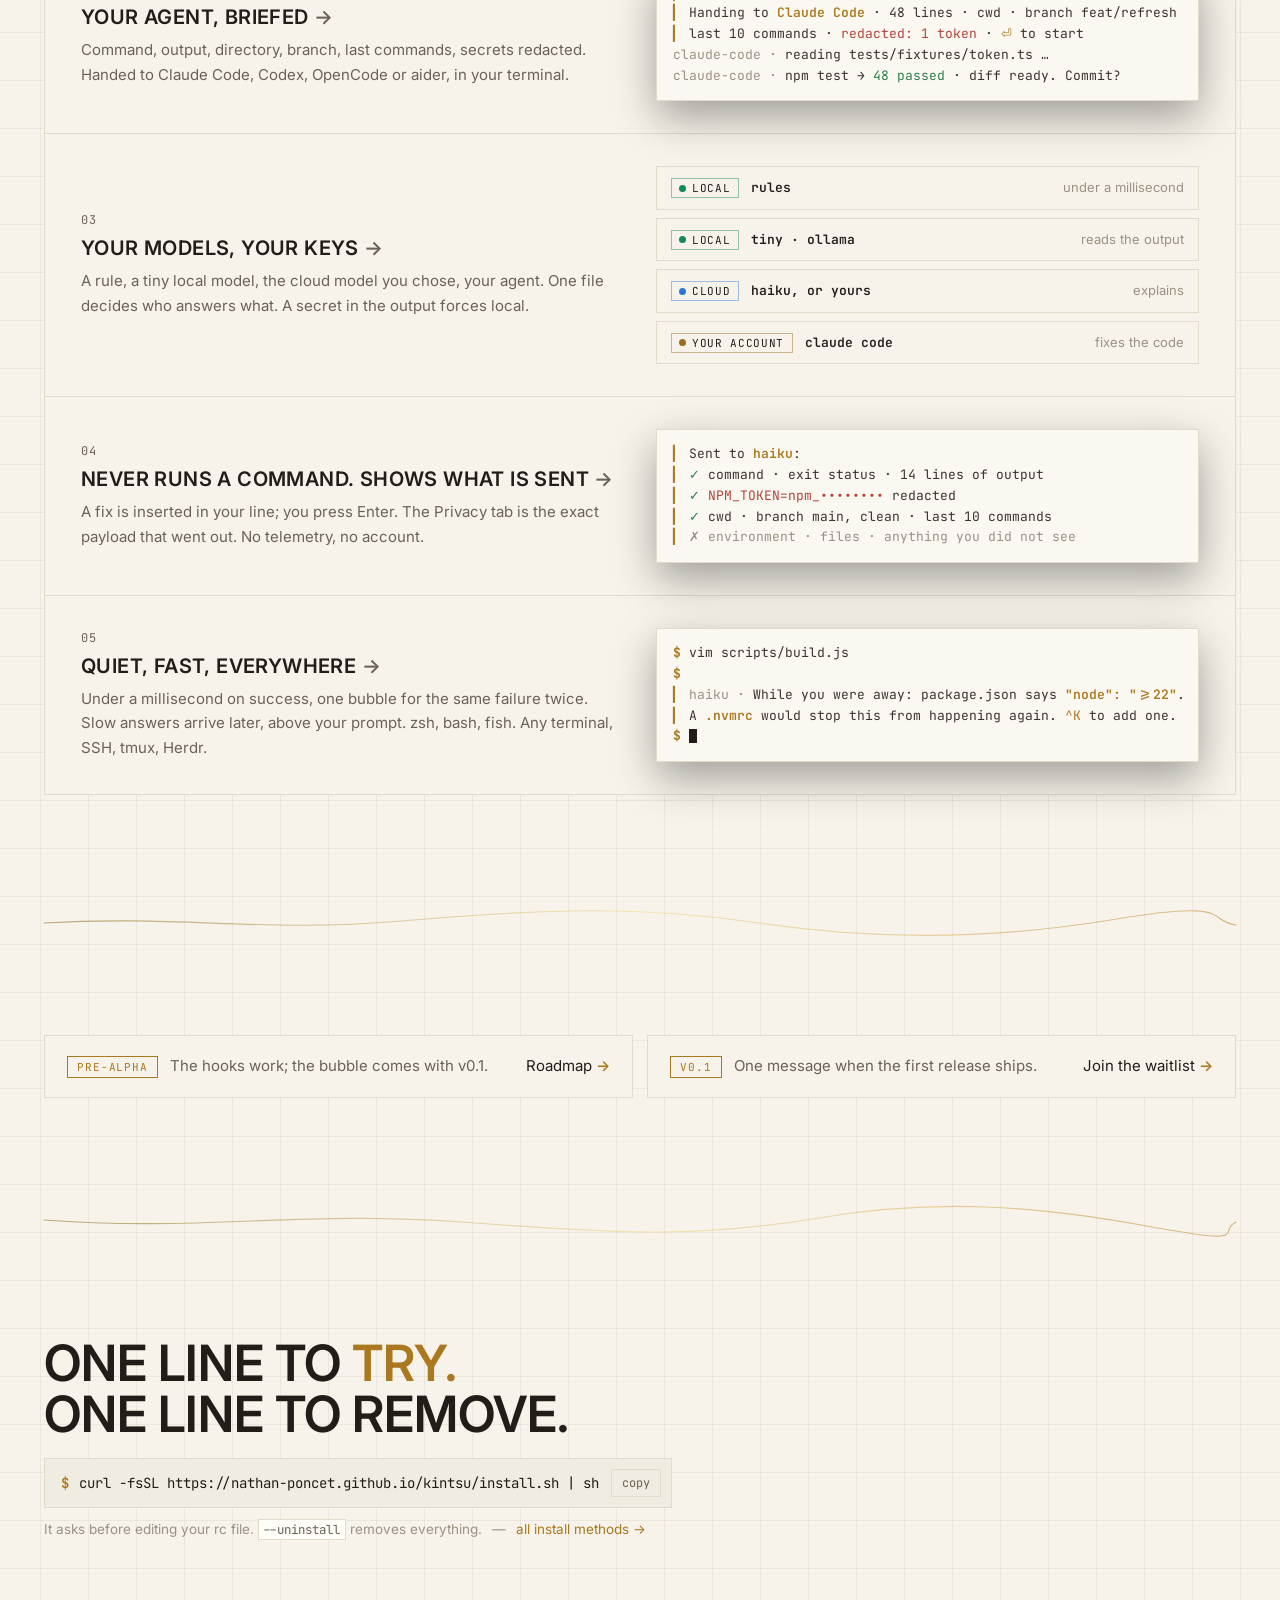
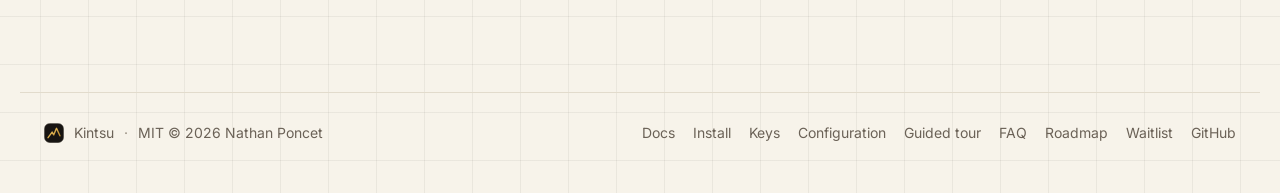
==== commit 0d8740bf: "✨ Waitlist page, and a second card on the landing to reach it waitlist.html: an email form ready to " ====
--- a/docs/index.html
+++ b/docs/index.html
@@ -138,7 +138,10 @@
 
   <!-- status -->
   <section class="band">
-    <a class="band-link" href="roadmap.html"><span class="pill">pre-alpha</span><span class="band-text">The hooks work; the bubble comes with v0.1.</span><span class="band-cta">Roadmap <b aria-hidden="true">→</b></span></a>
+    <div class="band-row">
+      <a class="band-link" href="roadmap.html"><span class="pill">pre-alpha</span><span class="band-text">The hooks work; the bubble comes with v0.1.</span><span class="band-cta">Roadmap <b aria-hidden="true">→</b></span></a>
+      <a class="band-link" href="waitlist.html"><span class="pill">v0.1</span><span class="band-text">One message when the first release ships.</span><span class="band-cta">Join the waitlist <b aria-hidden="true">→</b></span></a>
+    </div>
   </section>
 
   <svg class="seam-sep" viewBox="0 0 1200 40" preserveAspectRatio="none" aria-hidden="true"><path pathLength="1" style="--d: .9s" d="M0 18 C 160 30, 260 8, 420 20 S 660 36, 780 16 S 1000 4, 1110 24 S 1180 30, 1200 20"/></svg>
@@ -165,6 +168,7 @@
     <a href="#tour" data-mode-link="tour">Guided tour</a>
     <a href="faq.html">FAQ</a>
     <a href="roadmap.html">Roadmap</a>
+    <a href="waitlist.html">Waitlist</a>
     <a href="https://github.com/nathan-poncet/kintsu" target="_blank" rel="noopener">GitHub</a>
   </nav>
 </footer>
--- a/docs/styles.css
+++ b/docs/styles.css
@@ -134,11 +134,7 @@
 /* ── hero: text left, one command ── */
 main { max-width: var(--max); margin: 0 auto; padding: 0 24px 72px; }
 section.hero { text-align: left; padding: 40px 0 0; max-width: 960px; position: relative; }
-body.landing { position: relative; }
-body.landing::before { content: ""; position: absolute; inset: 0 0 auto 0; height: 1200px; pointer-events: none; z-index: -1;
-  background-image: linear-gradient(to right, var(--grid) 1px, transparent 1px), linear-gradient(to bottom, var(--grid) 1px, transparent 1px);
-  background-size: 48px 48px; background-position: center top;
-  -webkit-mask-image: linear-gradient(to bottom, rgba(0,0,0,.9), rgba(0,0,0,.5) 45%, transparent 100%); mask-image: linear-gradient(to bottom, rgba(0,0,0,.9), rgba(0,0,0,.5) 45%, transparent 100%); }
+body.landing { background-image: linear-gradient(to right, var(--grid) 1px, transparent 1px), linear-gradient(to bottom, var(--grid) 1px, transparent 1px); background-size: 48px 48px; background-position: center top; background-attachment: scroll; }
 @keyframes draw { to { stroke-dashoffset: 0; } }
 main { position: relative; }
 .eyebrow { font-family: var(--mono); display: inline-flex; align-items: center; font-size: 11px; letter-spacing: .14em; text-transform: uppercase; color: var(--gold); }
@@ -281,8 +277,8 @@
 
 /* five things */
 .why { padding: 64px 0 0; }
-.features { list-style: none; margin: 0; padding: 0; display: block; border: 1px solid var(--line); }
-.feature { border-top: 1px solid var(--line); background: transparent; transition: background .15s; }
+.features { list-style: none; margin: 0; padding: 0; display: block; border: 1px solid var(--line); background: var(--bg); }
+.feature { border-top: 1px solid var(--line); background: var(--bg); transition: background .15s; }
 @media (max-width: 860px) { .feature-link { grid-template-columns: 1fr; gap: 16px; padding: 24px; } }
 .fnum { display: block; margin-bottom: 8px; font: 12px var(--mono); letter-spacing: .12em; color: var(--muted); }
 .feature-link { display: grid; grid-template-columns: minmax(0, 1fr) minmax(300px, 1fr); gap: 32px; align-items: center; padding: 32px 36px; color: inherit; text-decoration: none; }
@@ -305,7 +301,9 @@
 .brains b { font-weight: 600; font-family: var(--mono); font-size: 13px; }
 .brains .d { font-size: 13px; }
 .band { padding: 96px 0 0; }
-.band-link { display: flex; flex-wrap: wrap; align-items: center; gap: 12px; padding: 18px 22px; border: 1px solid var(--line); background: transparent; color: var(--muted); font-size: 15px; text-decoration: none; transition: background .15s; }
+.band-row { display: grid; grid-template-columns: 1fr 1fr; gap: 14px; }
+@media (max-width: 860px) { .band-row { grid-template-columns: 1fr; } }
+.band-link { display: flex; flex-wrap: wrap; align-items: center; gap: 12px; padding: 18px 22px; border: 1px solid var(--line); background: var(--bg); color: var(--muted); font-size: 15px; text-decoration: none; transition: background .15s; }
 .band .pill { font: 11px var(--mono); letter-spacing: .08em; text-transform: uppercase; color: var(--gold); border: 1px solid var(--gold); padding: 3px 9px; }
 .band-link:hover, .band-link:focus-visible { background: var(--bg-2); color: var(--muted); }
 .band-cta { margin-left: auto; color: var(--text); white-space: nowrap; }
@@ -529,3 +527,16 @@
 .nf-links { color: var(--muted); }
 .nf-links a { color: var(--text); text-decoration: none; }
 .nf-links a:hover { color: var(--gold); }
+
+/* waitlist */
+body.waitlist main.doc { max-width: 720px; padding-top: 0; }
+.wl { display: flex; gap: 10px; max-width: 520px; margin: 14px 0 8px; }
+.wl input[type="email"] { flex: 1; min-width: 0; font: 15px var(--sans); padding: 10px 14px; border: 1px solid var(--line); background: var(--bg-2); color: var(--text); outline: none; }
+.wl input[type="email"]:focus { border-color: var(--gold); }
+.wl .btn { padding: 10px 16px; }
+.wl-status:empty { display: none; }
+.steps-list { margin: 10px 0 0; padding-left: 20px; color: var(--muted); font-size: 15.5px; display: grid; gap: 6px; }
+.steps-list b { color: var(--text); font-weight: 600; }
+.steps-list a { color: var(--text); text-decoration: none; }
+.steps-list a:hover { color: var(--gold); }
+@media (max-width: 520px) { .wl { flex-direction: column; } }
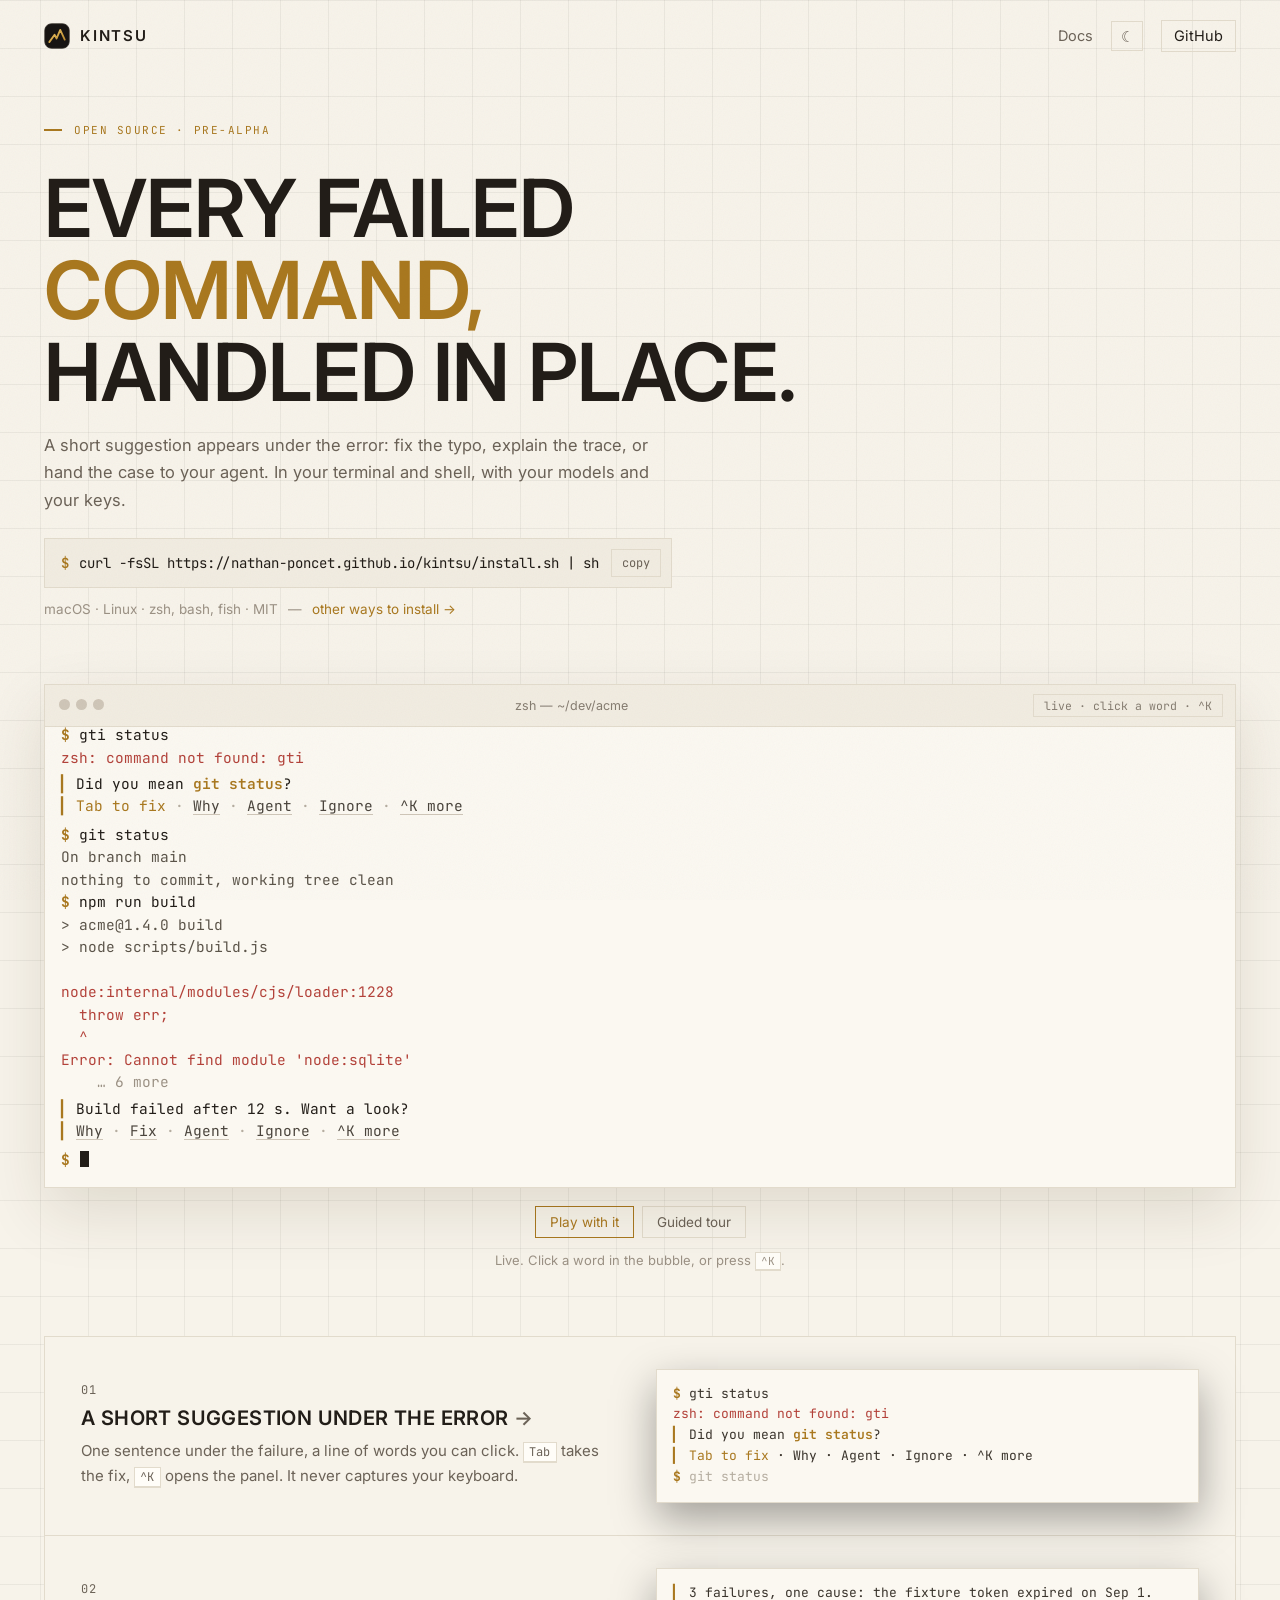
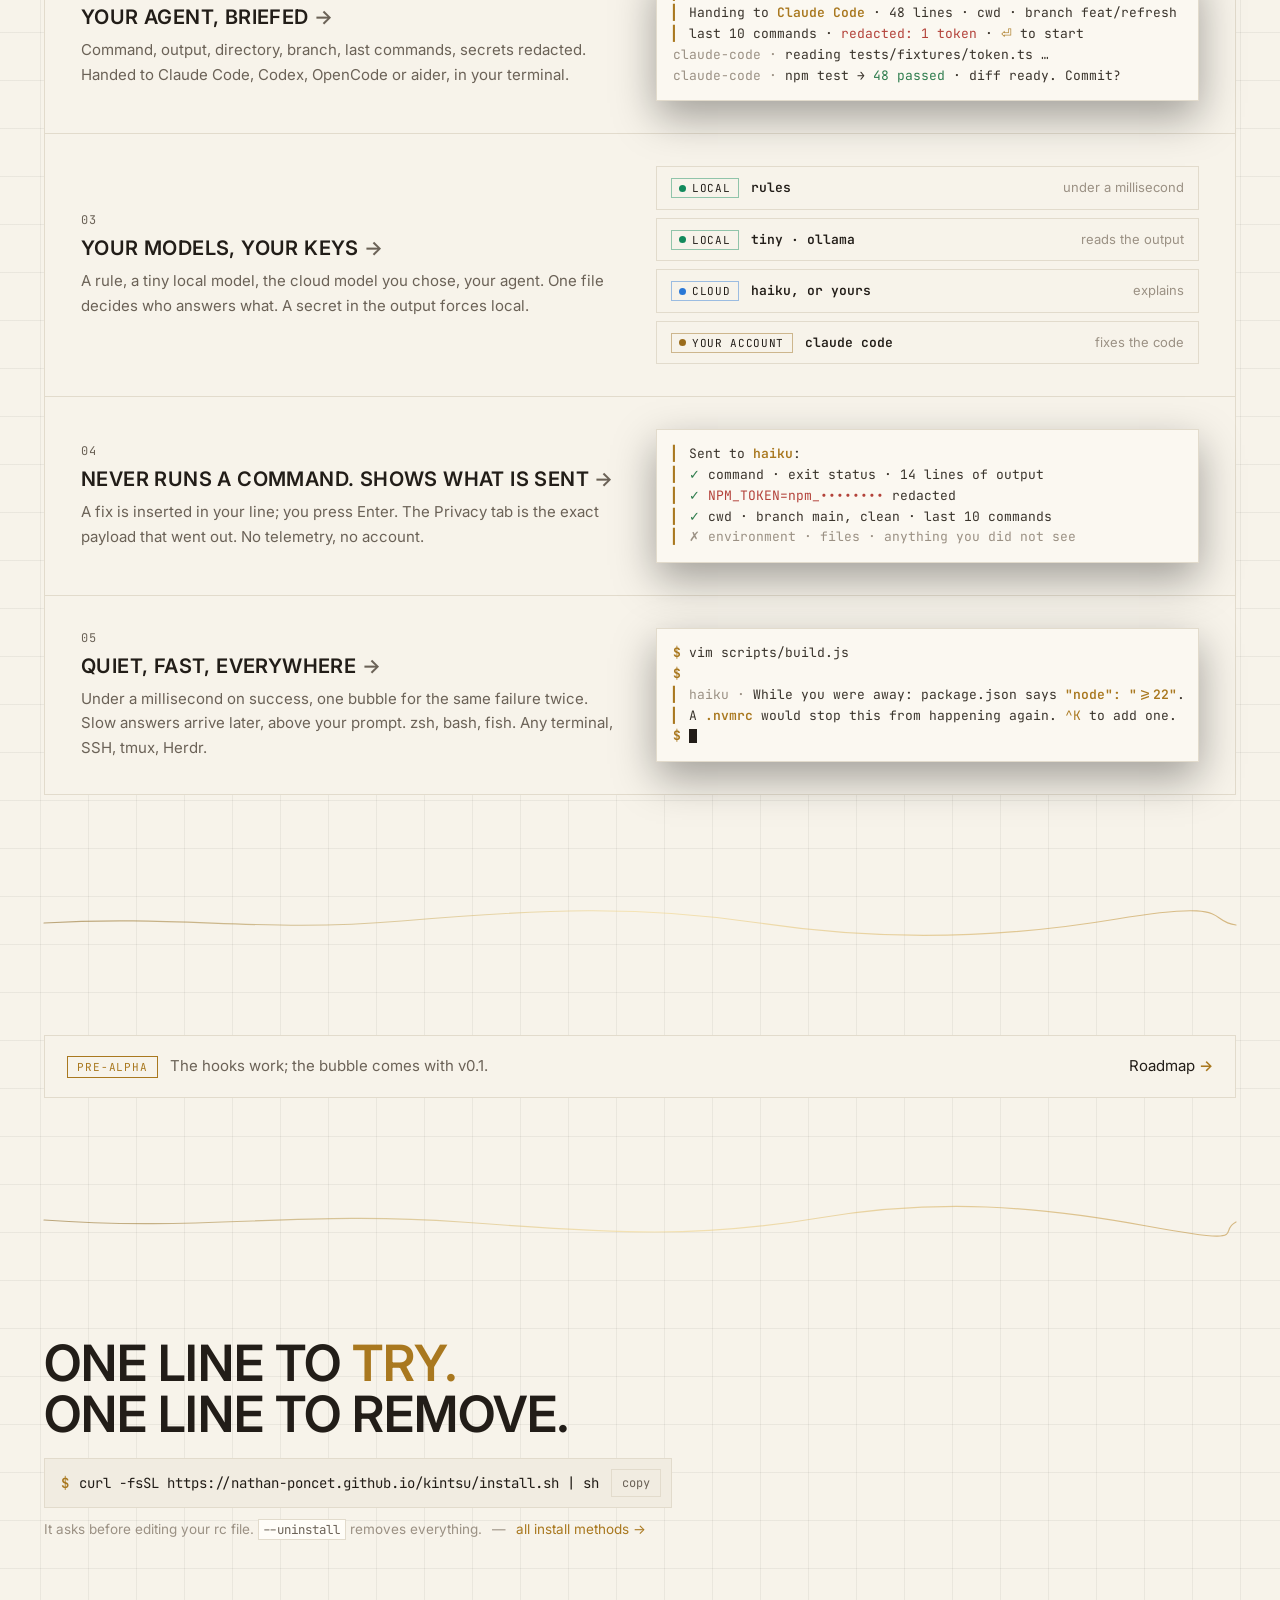
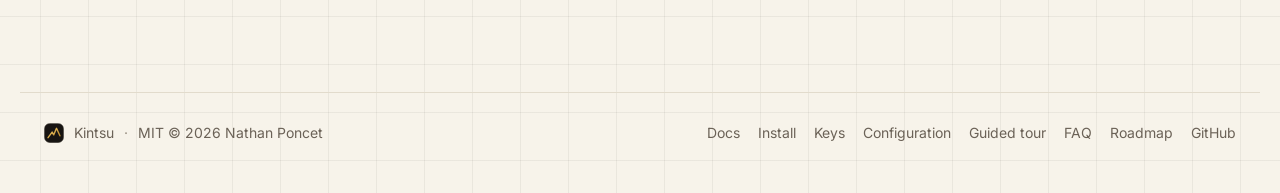
==== commit f259cc4a: "🔥 Remove the waitlist page and everything that pointed to it" ====
--- a/docs/index.html
+++ b/docs/index.html
@@ -138,10 +138,7 @@
 
   <!-- status -->
   <section class="band">
-    <div class="band-row">
-      <a class="band-link" href="roadmap.html"><span class="pill">pre-alpha</span><span class="band-text">The hooks work; the bubble comes with v0.1.</span><span class="band-cta">Roadmap <b aria-hidden="true">→</b></span></a>
-      <a class="band-link" href="waitlist.html"><span class="pill">v0.1</span><span class="band-text">One message when the first release ships.</span><span class="band-cta">Join the waitlist <b aria-hidden="true">→</b></span></a>
-    </div>
+    <a class="band-link" href="roadmap.html"><span class="pill">pre-alpha</span><span class="band-text">The hooks work; the bubble comes with v0.1.</span><span class="band-cta">Roadmap <b aria-hidden="true">→</b></span></a>
   </section>
 
   <svg class="seam-sep" viewBox="0 0 1200 40" preserveAspectRatio="none" aria-hidden="true"><path pathLength="1" style="--d: .9s" d="M0 18 C 160 30, 260 8, 420 20 S 660 36, 780 16 S 1000 4, 1110 24 S 1180 30, 1200 20"/></svg>
@@ -168,7 +165,6 @@
     <a href="#tour" data-mode-link="tour">Guided tour</a>
     <a href="faq.html">FAQ</a>
     <a href="roadmap.html">Roadmap</a>
-    <a href="waitlist.html">Waitlist</a>
     <a href="https://github.com/nathan-poncet/kintsu" target="_blank" rel="noopener">GitHub</a>
   </nav>
 </footer>
--- a/docs/styles.css
+++ b/docs/styles.css
@@ -301,8 +301,6 @@
 .brains b { font-weight: 600; font-family: var(--mono); font-size: 13px; }
 .brains .d { font-size: 13px; }
 .band { padding: 96px 0 0; }
-.band-row { display: grid; grid-template-columns: 1fr 1fr; gap: 14px; }
-@media (max-width: 860px) { .band-row { grid-template-columns: 1fr; } }
 .band-link { display: flex; flex-wrap: wrap; align-items: center; gap: 12px; padding: 18px 22px; border: 1px solid var(--line); background: var(--bg); color: var(--muted); font-size: 15px; text-decoration: none; transition: background .15s; }
 .band .pill { font: 11px var(--mono); letter-spacing: .08em; text-transform: uppercase; color: var(--gold); border: 1px solid var(--gold); padding: 3px 9px; }
 .band-link:hover, .band-link:focus-visible { background: var(--bg-2); color: var(--muted); }
@@ -527,16 +525,3 @@
 .nf-links { color: var(--muted); }
 .nf-links a { color: var(--text); text-decoration: none; }
 .nf-links a:hover { color: var(--gold); }
-
-/* waitlist */
-body.waitlist main.doc { max-width: 720px; padding-top: 0; }
-.wl { display: flex; gap: 10px; max-width: 520px; margin: 14px 0 8px; }
-.wl input[type="email"] { flex: 1; min-width: 0; font: 15px var(--sans); padding: 10px 14px; border: 1px solid var(--line); background: var(--bg-2); color: var(--text); outline: none; }
-.wl input[type="email"]:focus { border-color: var(--gold); }
-.wl .btn { padding: 10px 16px; }
-.wl-status:empty { display: none; }
-.steps-list { margin: 10px 0 0; padding-left: 20px; color: var(--muted); font-size: 15.5px; display: grid; gap: 6px; }
-.steps-list b { color: var(--text); font-weight: 600; }
-.steps-list a { color: var(--text); text-decoration: none; }
-.steps-list a:hover { color: var(--gold); }
-@media (max-width: 520px) { .wl { flex-direction: column; } }
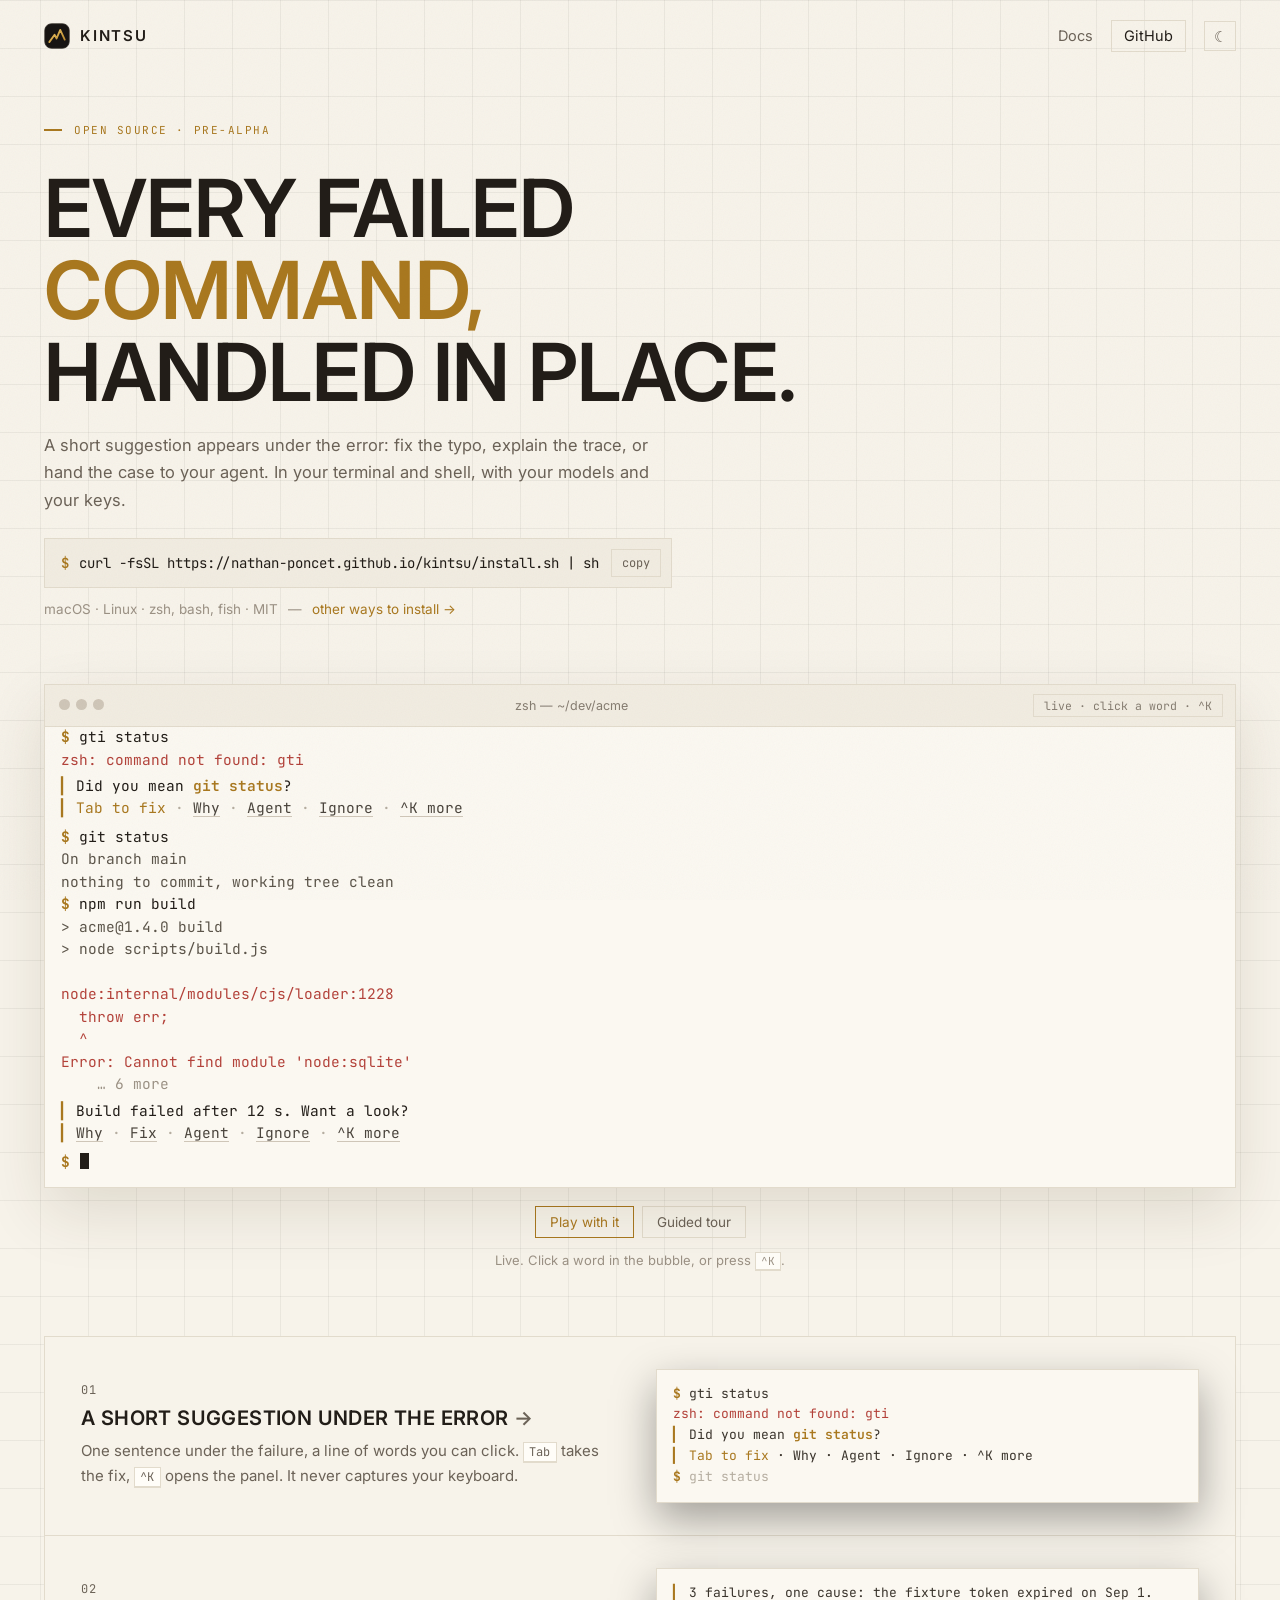
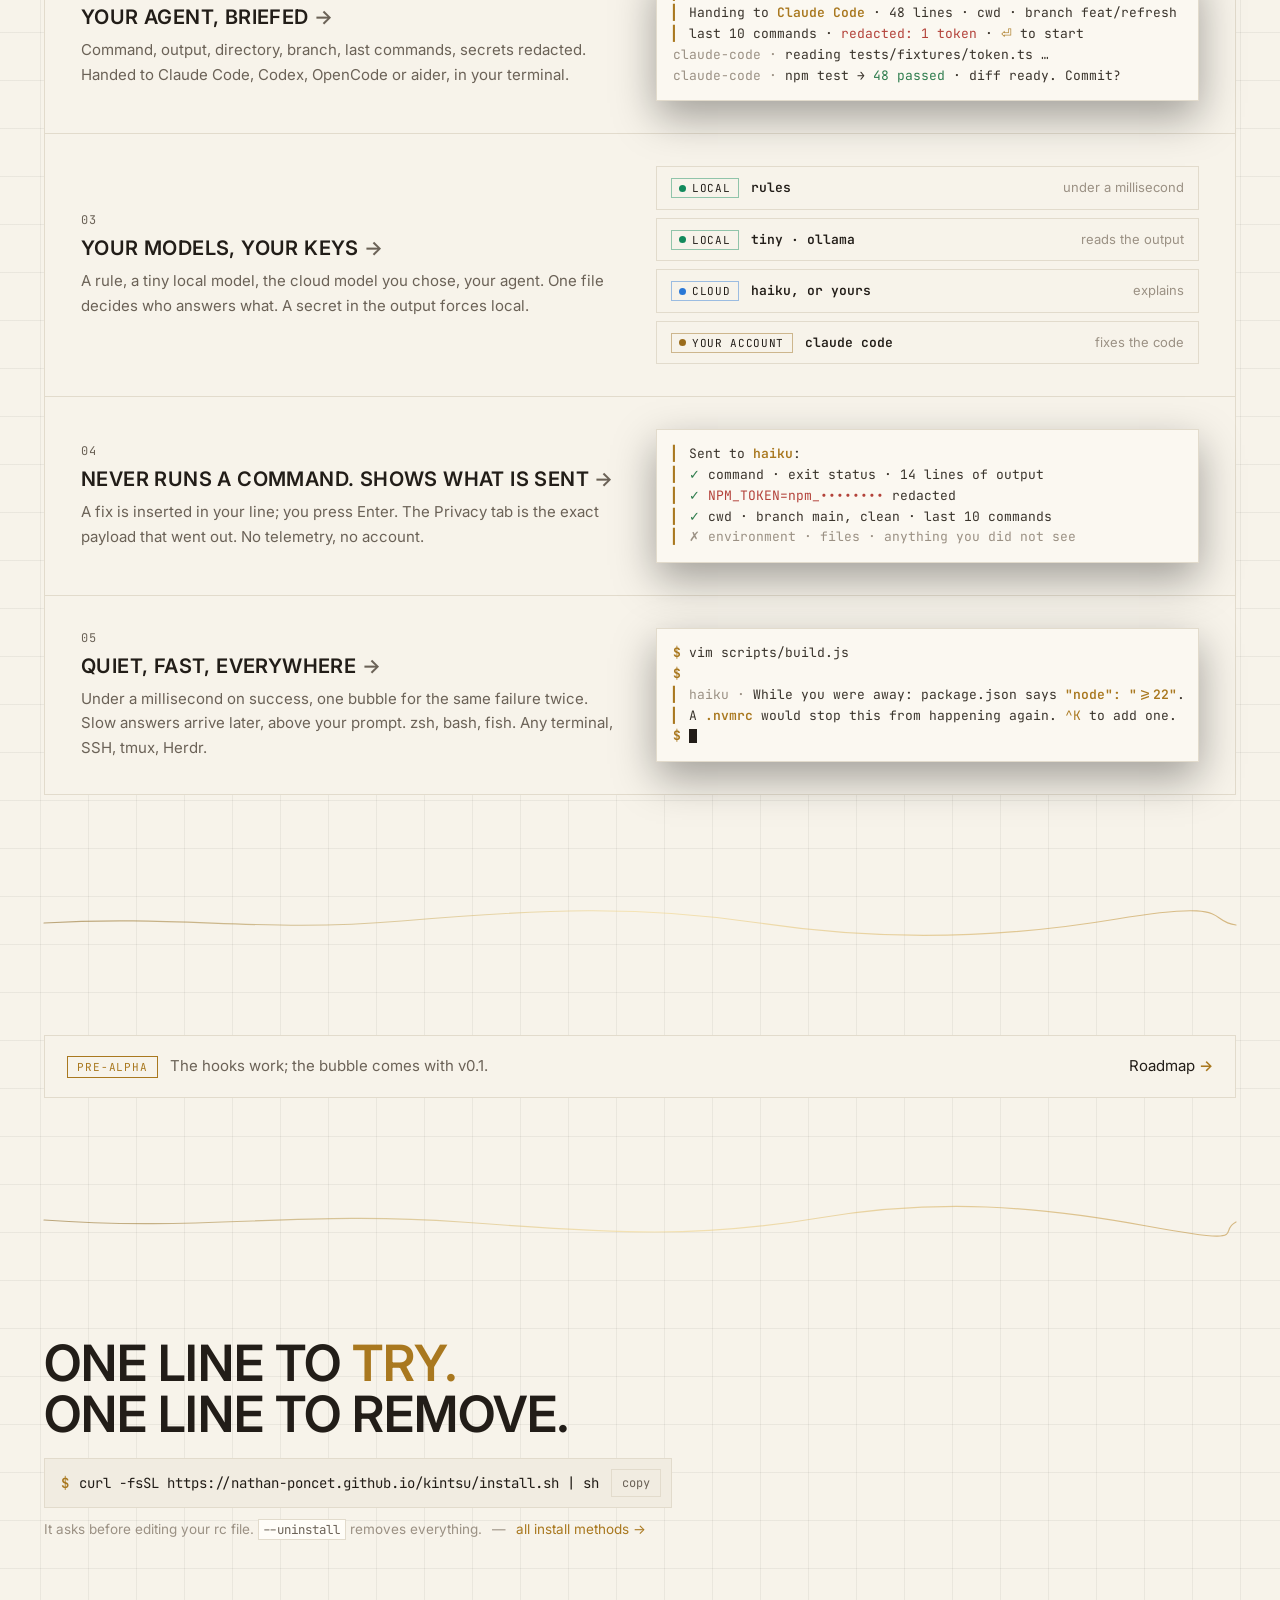
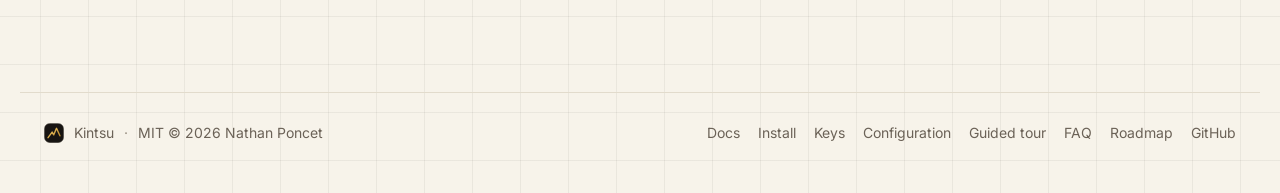
==== commit cb1eafd0: "💄 Menu: GitHub before the theme toggle" ====
--- a/docs/index.html
+++ b/docs/index.html
@@ -33,8 +33,8 @@
   <a class="brand" href="./"><img src="media/mark.svg" alt="" width="26" height="26"><span>Kintsu</span></a>
   <nav aria-label="Site">
     <a href="docs.html">Docs</a>
+    <a class="gh" href="https://github.com/nathan-poncet/kintsu" target="_blank" rel="noopener">GitHub</a>
     <button type="button" class="theme" data-theme-toggle aria-label="Switch theme">◐</button>
-    <a class="gh" href="https://github.com/nathan-poncet/kintsu" target="_blank" rel="noopener">GitHub</a>
   </nav>
 </header>
 
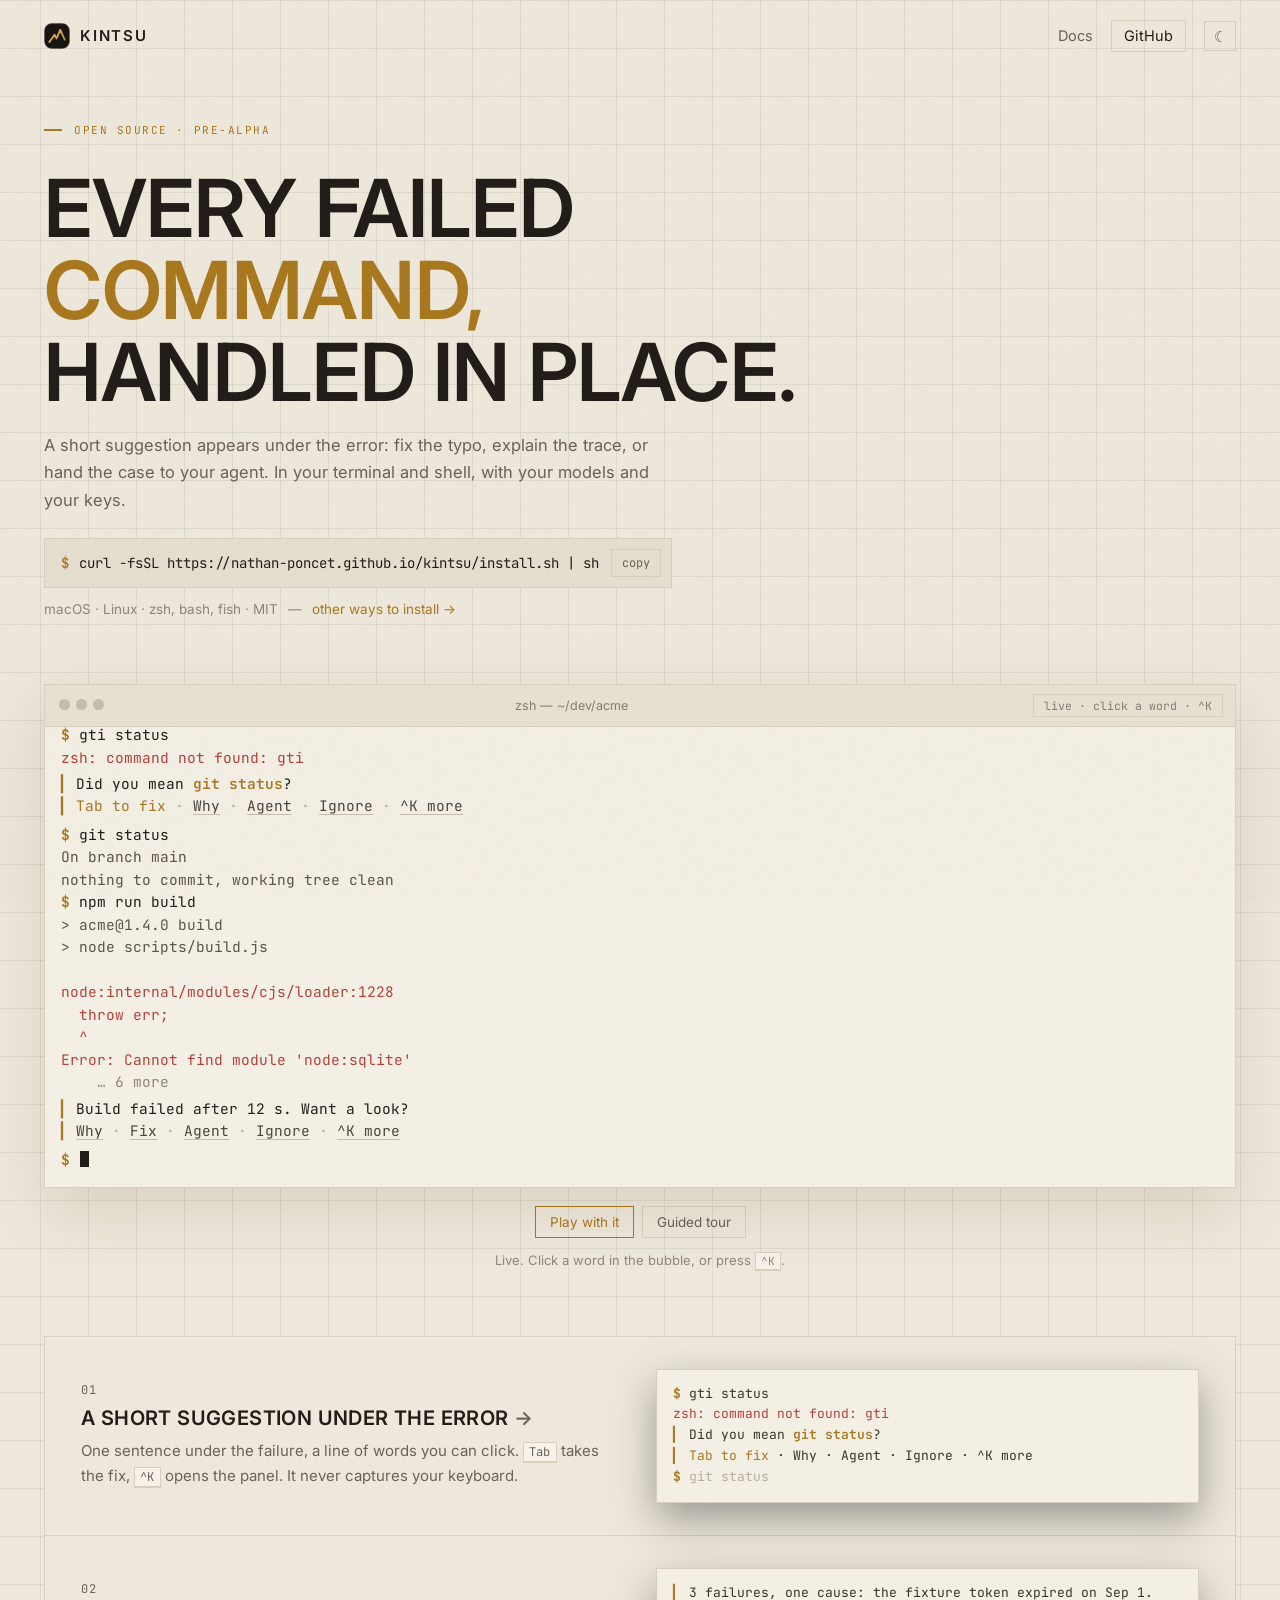
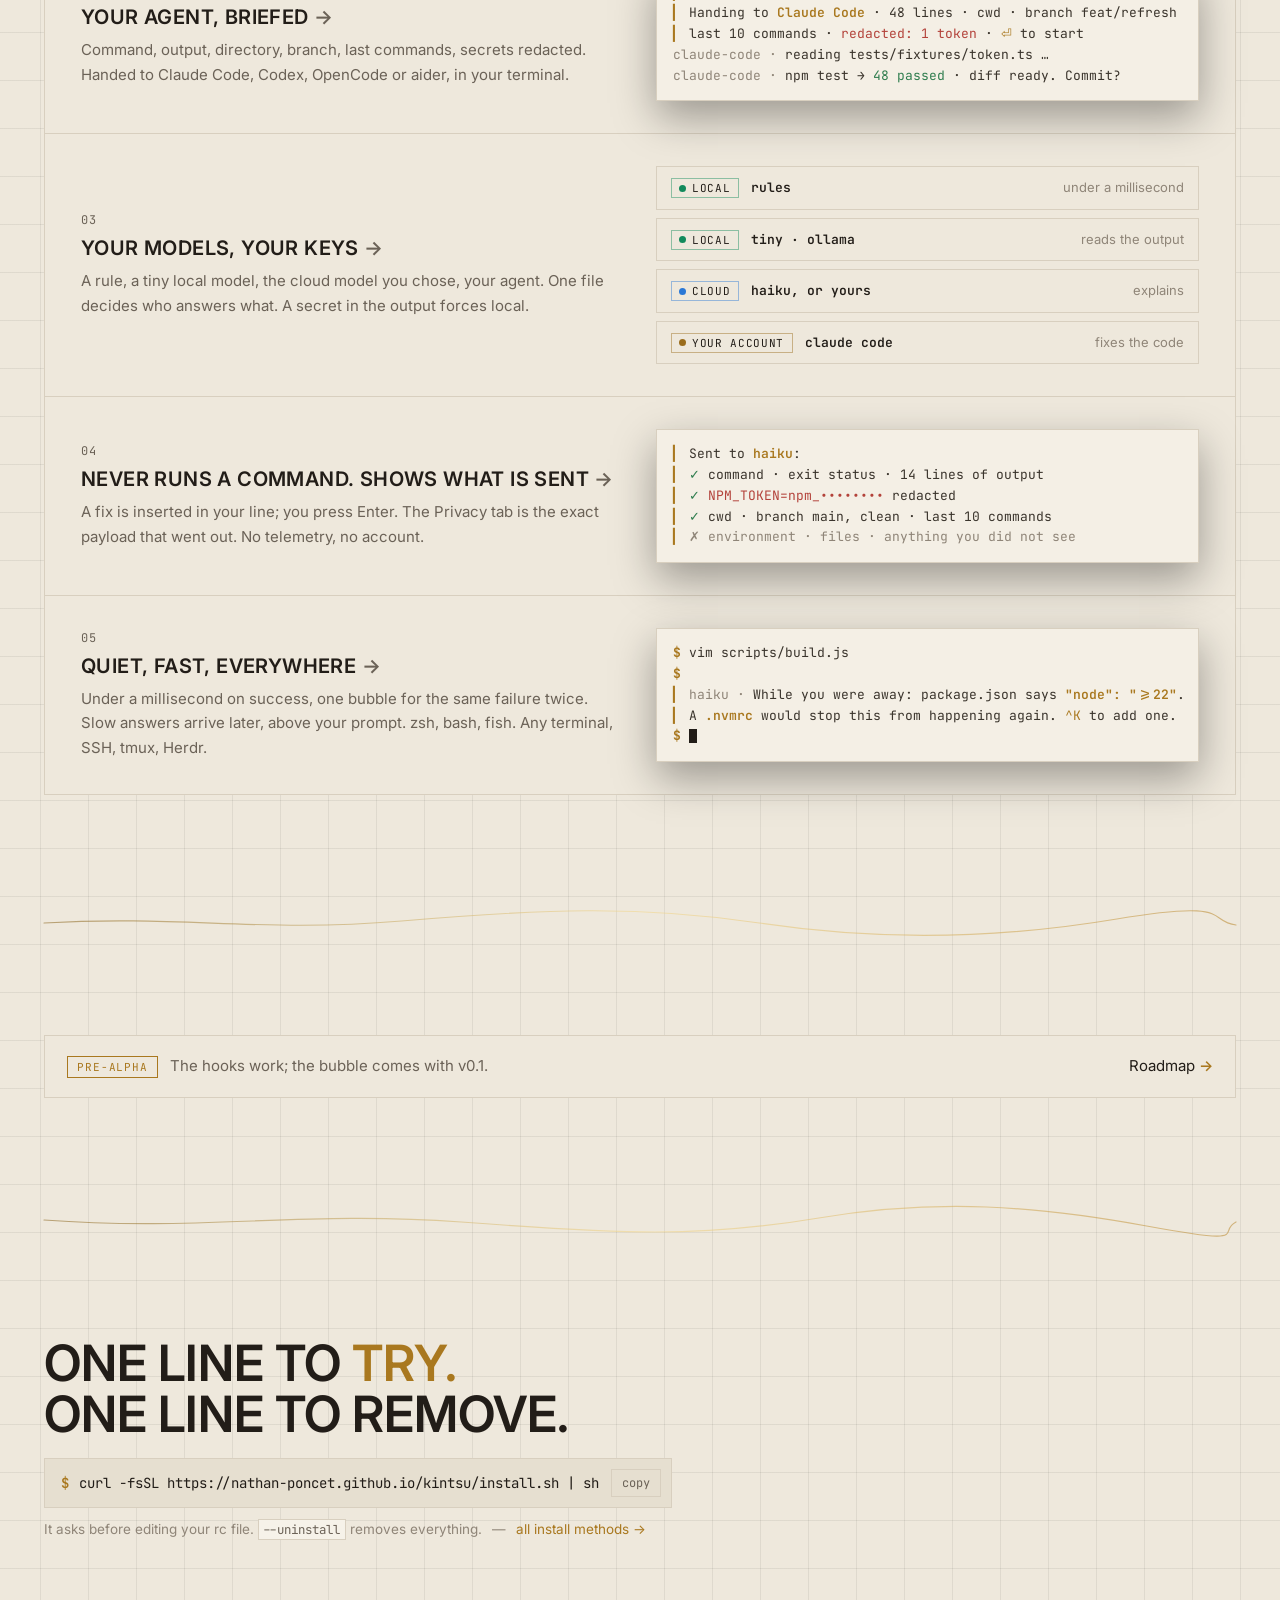
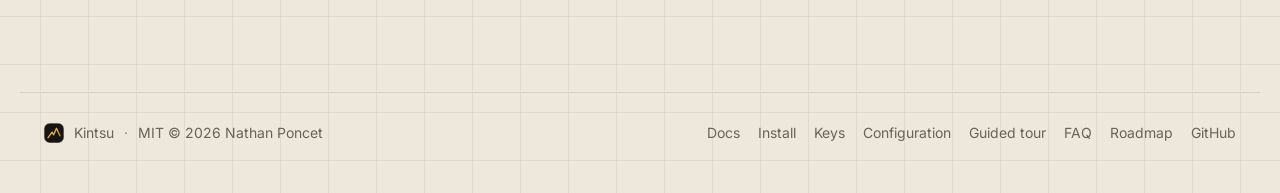
==== commit 983faa9e: "💄 Softer backgrounds: warm charcoal in dark mode, linen in light mode The page, the surfaces, the te" ====
--- a/docs/index.html
+++ b/docs/index.html
@@ -19,7 +19,7 @@
   <link rel="icon" type="image/png" sizes="32x32" href="media/favicon-32.png">
   <link rel="icon" type="image/png" sizes="16x16" href="media/favicon-16.png">
   <link rel="apple-touch-icon" href="media/apple-touch-icon.png">
-  <meta name="theme-color" content="#0f0d0b">
+  <meta name="theme-color" content="#1a1714">
   <script>(()=>{try{const t=localStorage.getItem("kintsu-theme");if(t==="light"||t==="dark")document.documentElement.dataset.theme=t}catch(e){}})()</script>
   <link rel="preconnect" href="https://fonts.googleapis.com">
   <link rel="preconnect" href="https://fonts.gstatic.com" crossorigin>
--- a/docs/styles.css
+++ b/docs/styles.css
@@ -4,8 +4,8 @@
    surfaces. Roles below; values per mode. */
 
 :root {
-  --bg: #0f0d0b; --bg-2: #15120f; --surface: #1a1613; --line: #2a2521;
-  --text: #ece6da; --muted: #9a9184; --dim: #6d665c;
+  --bg: #1a1714; --bg-2: #201c18; --surface: #26211c; --line: #38312a;
+  --text: #ece6da; --muted: #9a9184; --dim: #766e63;
   --gold: #d9a441; --gold-2: #f0c866; --gold-dark: #b8862b;
   --red: #e06c5a;
   --viz-local: #2fa36f; --viz-cloud: #3987e5; --viz-you: #c98500;
@@ -15,50 +15,50 @@
   --sans: "Inter", -apple-system, BlinkMacSystemFont, "Segoe UI", Roboto, Helvetica, Arial, sans-serif;
   --max: 1240px; --radius: 0;
   --seam: #d9a441; --seam-glow: rgba(217,164,65,.35);
-  --grid: rgba(236,230,218,.045);
-  --term-bg: #0b0a09;
-  --term-bar: #110f0d;
-  --term-border: #1f1b17;
-  --term-border-2: #2a2521;
+  --grid: rgba(236,230,218,.055);
+  --term-bg: #131110;
+  --term-bar: #1a1714;
+  --term-border: #2b2620;
+  --term-border-2: #38312a;
   --term-text: #e8e2d6;
   --term-text-2: #d8d1c4;
   --term-text-3: #cfc6b8;
   --term-out: #b9b1a4;
   --term-muted: #8d8478;
   --term-muted-2: #a89e90;
-  --term-dim: #6d665c;
-  --term-ghost: #5f584f;
-  --term-dots: #3a332d;
+  --term-dim: #766e63;
+  --term-ghost: #6b6359;
+  --term-dots: #48413a;
   --term-err: #d99f93;
   --term-ok: #8fbf7f;
   --term-warn: #e06c5a;
   --term-str: #cfe3b6;
-  --term-key-bg: #1a1613;
+  --term-key-bg: #26211c;
   --term-shadow: 0 30px 80px rgba(0,0,0,.5);
 }
 @media (prefers-color-scheme: light) {
   :root:not([data-theme="dark"]) {
-    --grid: rgba(34,29,24,.06);
-    --term-bg: #fbf8f1;
-    --term-bar: #f1ece1;
-    --term-border: #e2dbcc;
-    --term-border-2: #e2dbcc;
+    --grid: rgba(34,29,24,.075);
+    --term-bg: #f4efe5;
+    --term-bar: #e8e1d3;
+    --term-border: #d8cfbf;
+    --term-border-2: #d8cfbf;
     --term-text: #221d18;
     --term-text-2: #3a342c;
     --term-text-3: #4a443c;
     --term-out: #5b5449;
     --term-muted: #857c70;
     --term-muted-2: #857c70;
-    --term-dim: #9b9184;
+    --term-dim: #8f8578;
     --term-ghost: #b5ada0;
-    --term-dots: #cfc6b8;
+    --term-dots: #c6bdae;
     --term-err: #b3423a;
     --term-ok: #2f7d4e;
     --term-warn: #b3423a;
     --term-str: #3b6d2b;
-    --term-key-bg: #f1ece1;
+    --term-key-bg: #e8e1d3;
     --term-shadow: 0 24px 60px rgba(60,40,10,.12);
-    --bg: #f7f3ea; --bg-2: #f1ece1; --surface: #fffdf8; --line: #e2dbcc; --text: #221d18; --muted: #6b6257; --dim: #9b9184;
+    --bg: #eee8dc; --bg-2: #e6dfd0; --surface: #f6f2e9; --line: #d8cfbf; --text: #221d18; --muted: #6b6257; --dim: #8f8578;
     --gold: #a9781f; --gold-2: #c8941f; --gold-dark: #8a6217;
     --viz-local: #128a5c; --viz-cloud: #2a78d6; --viz-you: #9a6c1c;
     --ramp-0: #5c3c0c; --ramp-1: #7a5212; --ramp-2: #996a1a; --ramp-3: #b8862b; --ramp-later: #9b9184;
@@ -66,27 +66,27 @@
   }
 }
 :root[data-theme="light"] {
-  --grid: rgba(34,29,24,.06);
-    --term-bg: #fbf8f1;
-    --term-bar: #f1ece1;
-    --term-border: #e2dbcc;
-    --term-border-2: #e2dbcc;
+  --grid: rgba(34,29,24,.075);
+    --term-bg: #f4efe5;
+    --term-bar: #e8e1d3;
+    --term-border: #d8cfbf;
+    --term-border-2: #d8cfbf;
     --term-text: #221d18;
     --term-text-2: #3a342c;
     --term-text-3: #4a443c;
     --term-out: #5b5449;
     --term-muted: #857c70;
     --term-muted-2: #857c70;
-    --term-dim: #9b9184;
+    --term-dim: #8f8578;
     --term-ghost: #b5ada0;
-    --term-dots: #cfc6b8;
+    --term-dots: #c6bdae;
     --term-err: #b3423a;
     --term-ok: #2f7d4e;
     --term-warn: #b3423a;
     --term-str: #3b6d2b;
-    --term-key-bg: #f1ece1;
+    --term-key-bg: #e8e1d3;
     --term-shadow: 0 24px 60px rgba(60,40,10,.12);
-    --bg: #f7f3ea; --bg-2: #f1ece1; --surface: #fffdf8; --line: #e2dbcc; --text: #221d18; --muted: #6b6257; --dim: #9b9184;
+    --bg: #eee8dc; --bg-2: #e6dfd0; --surface: #f6f2e9; --line: #d8cfbf; --text: #221d18; --muted: #6b6257; --dim: #8f8578;
     --gold: #a9781f; --gold-2: #c8941f; --gold-dark: #8a6217;
     --viz-local: #128a5c; --viz-cloud: #2a78d6; --viz-you: #9a6c1c;
     --ramp-0: #5c3c0c; --ramp-1: #7a5212; --ramp-2: #996a1a; --ramp-3: #b8862b; --ramp-later: #9b9184;
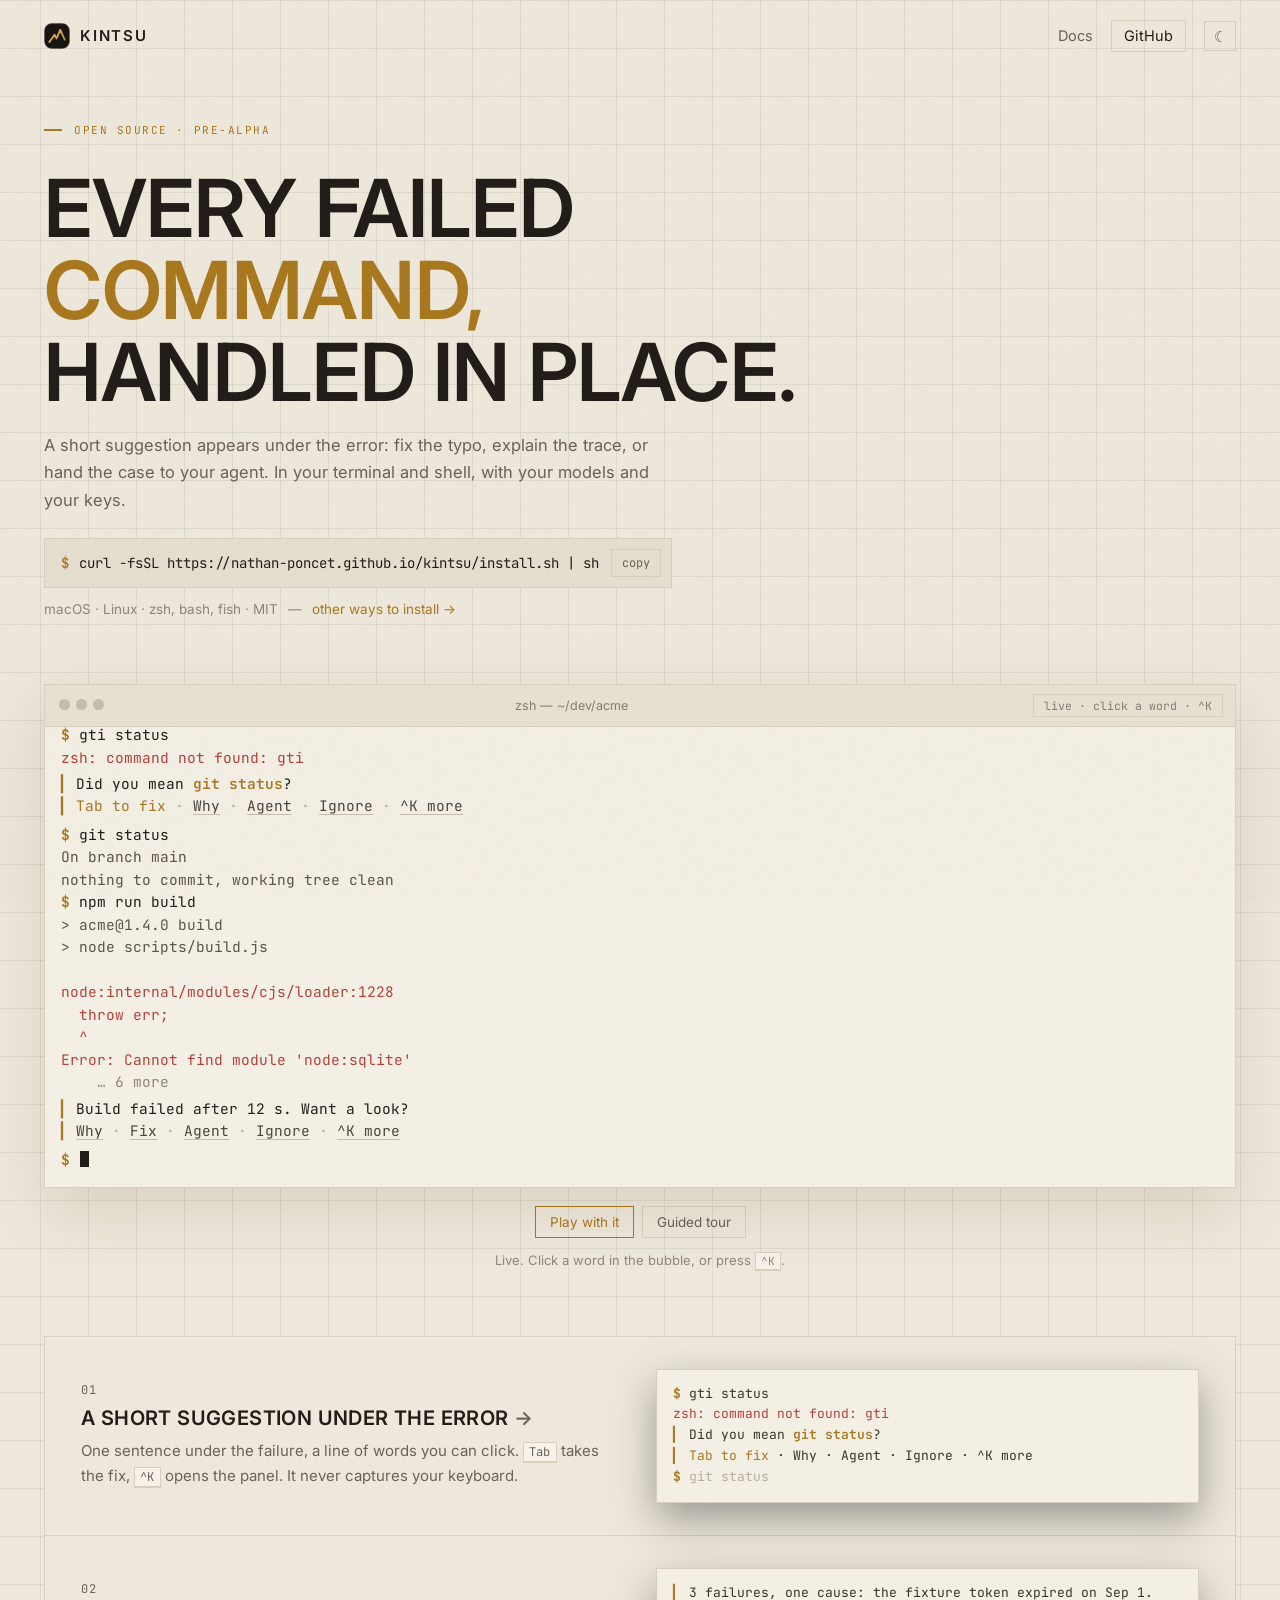
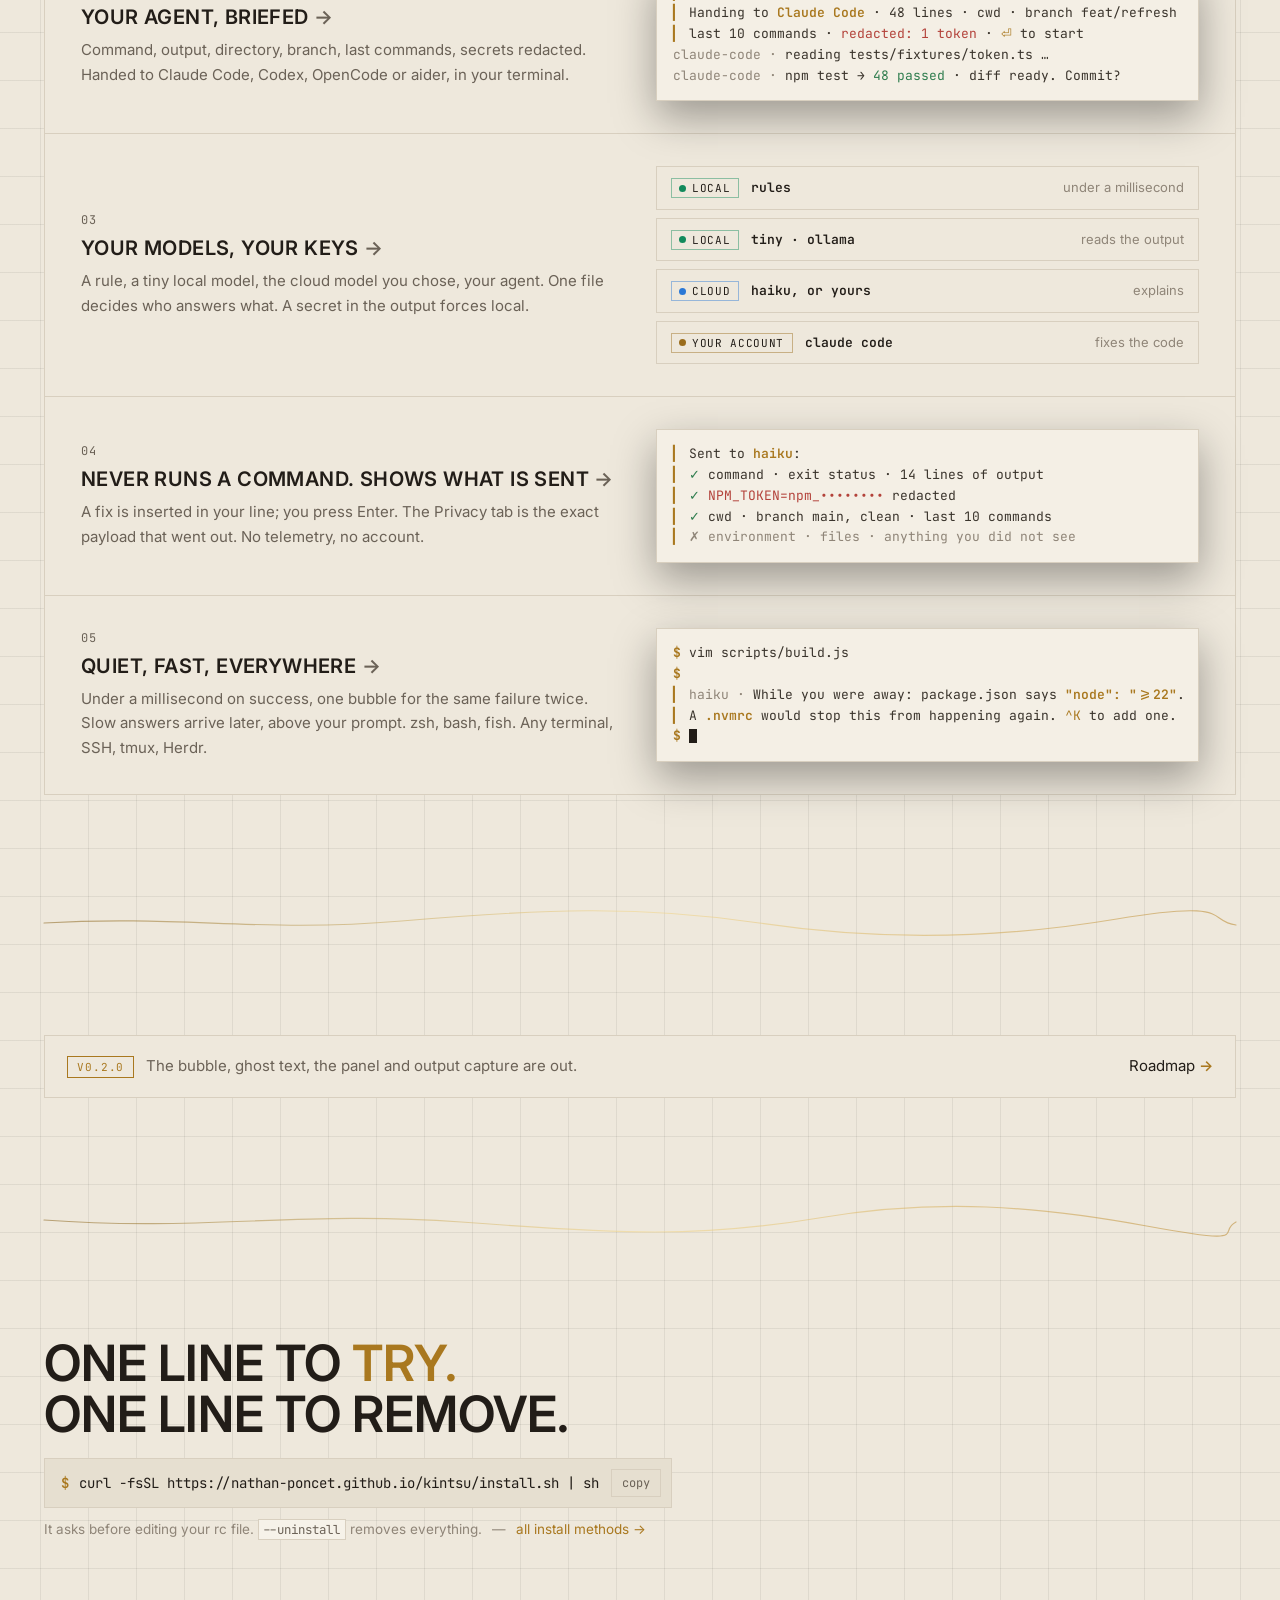
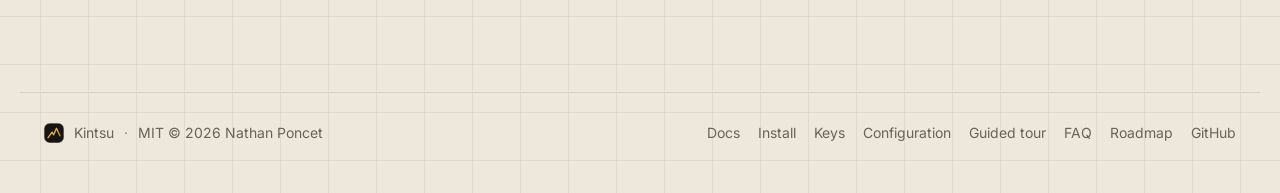
==== commit b48c120b: "🔖 0.2.0: it reads the output, and the panel v0.2 as the roadmap described it, minus project awarenes" ====
--- a/docs/index.html
+++ b/docs/index.html
@@ -138,7 +138,7 @@
 
   <!-- status -->
   <section class="band">
-    <a class="band-link" href="roadmap.html"><span class="pill">pre-alpha</span><span class="band-text">The hooks work; the bubble comes with v0.1.</span><span class="band-cta">Roadmap <b aria-hidden="true">→</b></span></a>
+    <a class="band-link" href="roadmap.html"><span class="pill">v0.2.0</span><span class="band-text">The bubble, ghost text, the panel and output capture are out.</span><span class="band-cta">Roadmap <b aria-hidden="true">→</b></span></a>
   </section>
 
   <svg class="seam-sep" viewBox="0 0 1200 40" preserveAspectRatio="none" aria-hidden="true"><path pathLength="1" style="--d: .9s" d="M0 18 C 160 30, 260 8, 420 20 S 660 36, 780 16 S 1000 4, 1110 24 S 1180 30, 1200 20"/></svg>
